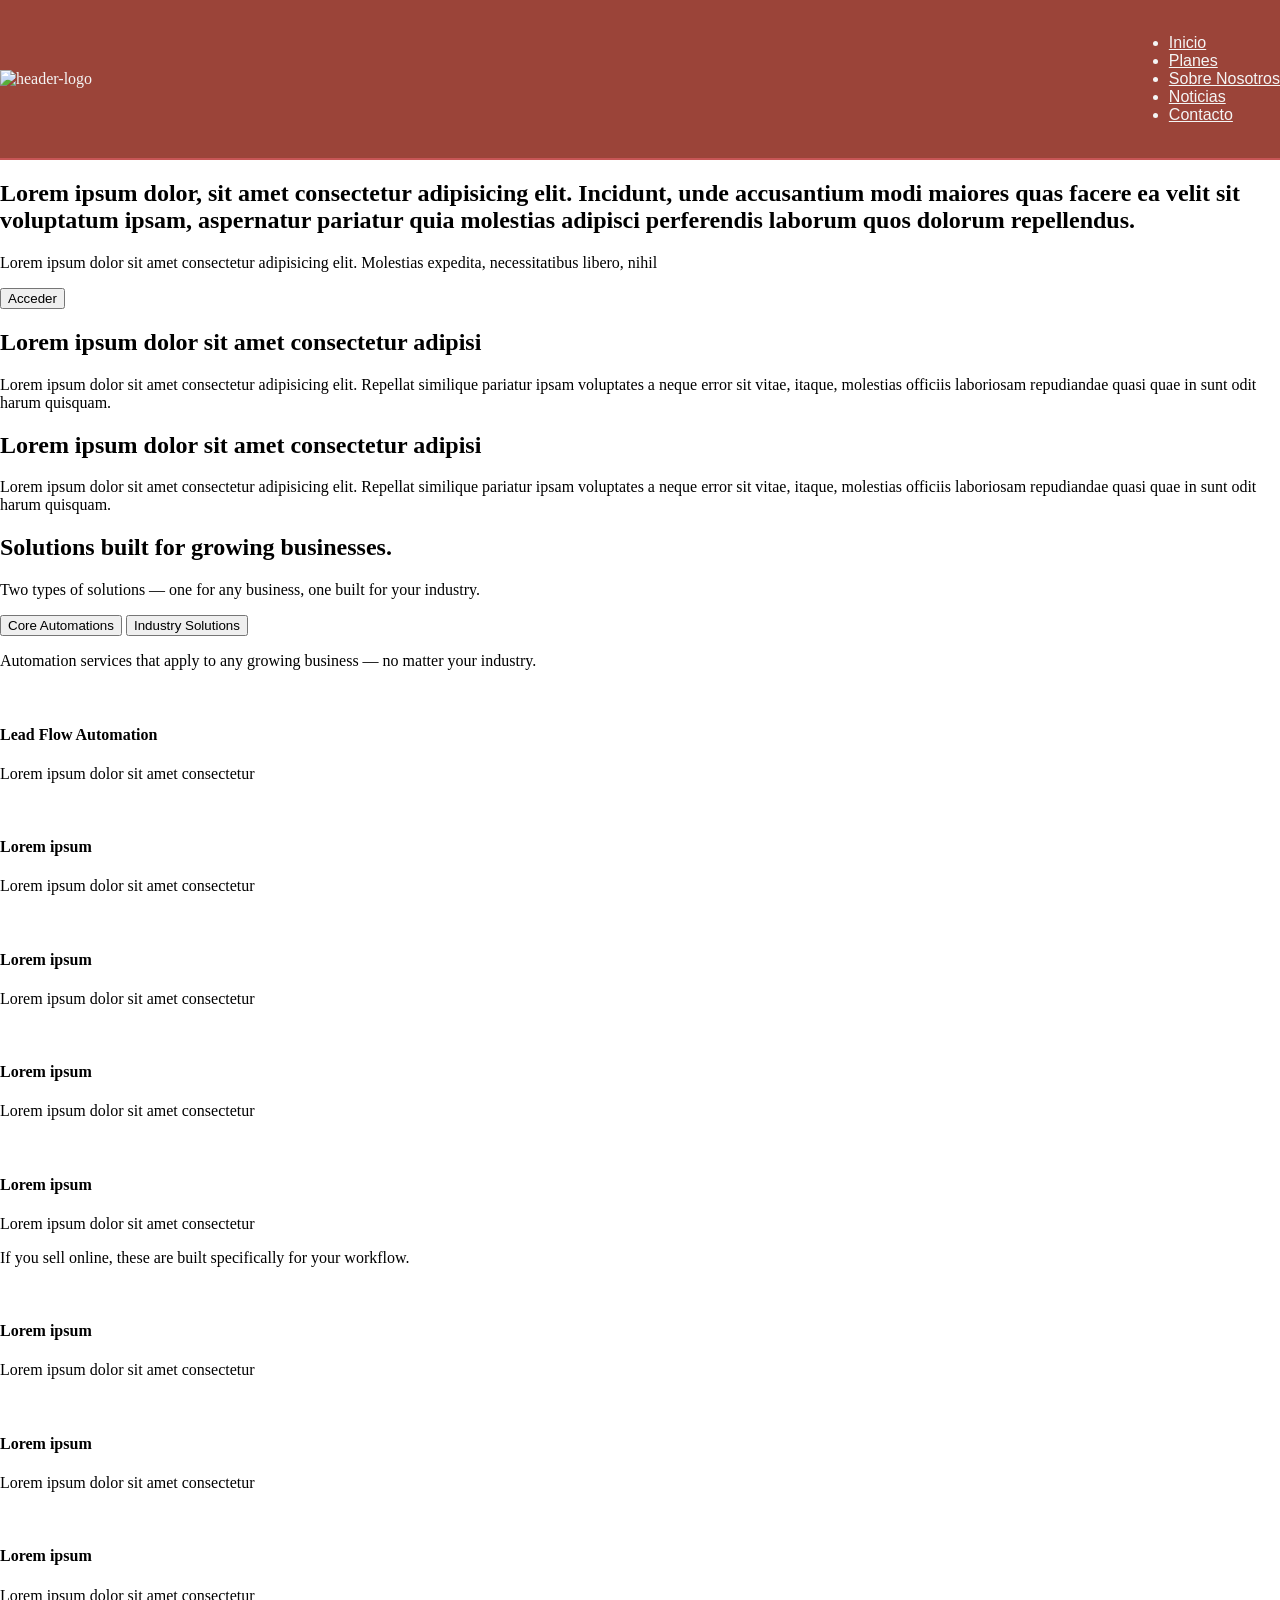
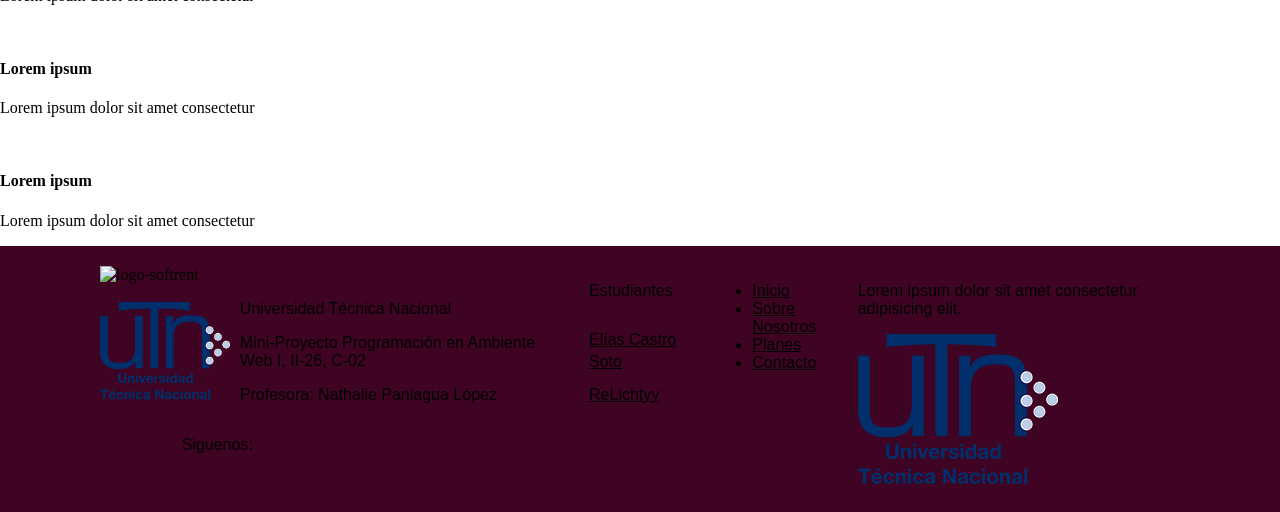
==== index.html @ 0abc4303 "mascambiosfooter" ====
<!DOCTYPE html>
<html lang="en">

<head>
    <meta charset="UTF-8">
    <meta name="viewport" content="width=device-width, initial-scale=1.0">
    <!-- link al css -->
    <link rel="stylesheet" href="css/Base.css">
    <link rel="stylesheet" href="css/Components/header.css">
    <link rel="stylesheet" href="css/Components/footer.css">

    <!-- Font Awesome Link -->
    <script src="https://kit.fontawesome.com/9b11b68b76.js" crossorigin="anonymous"></script>

    <title>Soft Rent</title>

</head>

<body>
    <main class="container">

       <header class="side-header">
    <div class="header-content">
        
        <div class="header-logo">
            <img src="img/logo.png" alt="header-logo">
        </div> <nav>
            <ul class="navegacion">
                <li><a href="">Inicio</a></li>
                <li><a href="">Planes</a></li>
                <li><a href="">Sobre Nosotros</a></li>
                <li><a href="">Noticias</a></li>
                <li><a href="">Contacto</a></li>
            </ul>
        </nav>

    </div> </header>
        <!--SECCION 1: HERO-->
        <section class="seccion-hero">
            <div>
                <h1>
                    Lorem ipsum dolor, sit amet consectetur adipisicing elit. Incidunt, unde accusantium modi maiores quas facere ea velit sit voluptatum ipsam, aspernatur pariatur quia molestias adipisci perferendis laborum quos dolorum repellendus.
                </h1>
                <p>
                    Lorem ipsum dolor sit amet consectetur adipisicing elit. Molestias expedita, necessitatibus libero, nihil 
                </p>
                <button>
                    Acceder
                </button>
            </div>            
        </section>
        <!--SECCION 2: -->
        <section class="seccion-introduccion">
            <div>
                <h2>
                    Lorem ipsum dolor sit amet consectetur adipisi
                </h2>
                <p>
                    Lorem ipsum dolor sit amet consectetur adipisicing elit. Repellat similique pariatur ipsam voluptates a neque error sit vitae, itaque, molestias officiis laboriosam repudiandae quasi quae in sunt odit harum quisquam.
                </p>
            </div>
            <div>
                <h2>
                    Lorem ipsum dolor sit amet consectetur adipisi
                </h2>
                <p>
                    Lorem ipsum dolor sit amet consectetur adipisicing elit. Repellat similique pariatur ipsam voluptates a neque error sit vitae, itaque, molestias officiis laboriosam repudiandae quasi quae in sunt odit harum quisquam.
                </p>
            </div>
        </section>
        
        <!--SECCION 3: Servicios-->

        <section class="seccion-servicios">
            <h2>Solutions built for growing businesses.</h2>
            <p>Two types of solutions — one for any business, one built for your industry.</p>
            <div>
                <button>
                    Core Automations
                </button>
                <button>
                    Industry Solutions
                </button>
            </div>
            <!--Contenedor para core Automations-->
            <div>
                <P>Automation services that apply to any growing business — no matter your industry.</P>
                <div class="contenedor-solucion">
                    <div>
                        <img src="" alt="">
                        <h4>Lead Flow Automation </h4>
                    </div>
                    <p>Lorem ipsum dolor sit amet consectetur</p>
                </div>
                <div class="contenedor-solucion">
                    <img src="" alt="">
                        <h4>Lorem ipsum </h4>
                    </div>
                    <p>Lorem ipsum dolor sit amet consectetur</p>
                </div>
                <div class="contenedor-solucion">
                    <img src="" alt="">
                        <h4>Lorem ipsum </h4>
                    </div>
                    <p>Lorem ipsum dolor sit amet consectetur</p>
                </div>
                <div class="contenedor-solucion">
                    <img src="" alt="">
                        <h4>Lorem ipsum </h4>
                    </div>
                    <p>Lorem ipsum dolor sit amet consectetur</p>
                </div>
                <div class="contenedor-solucion">
                    <img src="" alt="">
                        <h4>Lorem ipsum </h4>
                    </div>
                    <p>Lorem ipsum dolor sit amet consectetur</p>
                </div>
            </div>
            <!--Contenedor para Industry Solutions-->
            <div>
                <P>If you sell online, these are built specifically for your workflow.</P>
                <div class="contenedor-solucion">
                    <div>
                        <img src="" alt="">
                        <h4>Lorem ipsum </h4>
                    </div>
                    <p>Lorem ipsum dolor sit amet consectetur</p>
                </div>
                <div class="contenedor-solucion">
                    <img src="" alt="">
                        <h4>Lorem ipsum </h4>
                    </div>
                    <p>Lorem ipsum dolor sit amet consectetur</p>
                </div>
                <div class="contenedor-solucion">
                    <img src="" alt="">
                        <h4>Lorem ipsum </h4>
                    </div>
                    <p>Lorem ipsum dolor sit amet consectetur</p>
                </div>
                <div class="contenedor-solucion">
                    <img src="" alt="">
                        <h4>Lorem ipsum </h4>
                    </div>
                    <p>Lorem ipsum dolor sit amet consectetur</p>
                </div>
                <div class="contenedor-solucion">
                    <img src="" alt="">
                        <h4>Lorem ipsum </h4>
                    </div>
                    <p>Lorem ipsum dolor sit amet consectetur</p>
                </div>
            </div>
        </section>

        <!--SECCION 4: lista de verificaciones-->
        <section class="seccion-seguridad">

        </section>

        <!--SECCION: FOOTER-->
        <footer>

            <div class="footer-brand">

                <img src="assets/img/logo-softrent.png" alt="logo-softrent">
                <div class="brand-contenedor1">
                    <div class="brand-contenedor2">
                        <img src="assets/img/logo-utn.png" class="logo-utn" alt="">
                        <div>
                            <p>Universidad Técnica Nacional</p>
                            <p>Mini-Proyecto Programación en Ambiente Web I, II-26, C-02</p>
                            <p>Profesora: Nathalie Paniagua López</p>
                        </div>
                    </div>

                    <div class="brand-contenedor3">
                        <p>Siguenos:</p>
                        <div>
                            <a href=""><i class="fa-brands fa-square-instagram icon"></i></a>
                            <a href=""><i class="fa-brands fa-square-youtube icon"></i></a>
                            <a href=""><i class="fa-brands fa-square-x-twitter icon"></i></a>
                            <a href=""><i class="fa-brands fa-square-facebook icon"></i></a>
                        </div>
                    </div>
                </div>

            </div>

            <div class="footer-estudiantes">
                <p>Estudiantes</p>
                <div>
                    <div>
                        <i class="fa-brands fa-square-linkedin icon"></i>
                        <a href="https://www.linkedin.com/in/el%C3%ADaseltro/">Elías Castro Soto</a>
                    </div>
                     <div>
                        <i class="fa-brands fa-square-linkedin icon"></i>
                        <a href="#">ReLichtyy</a>
                    </div>
                </div>
            </div>

            <div class="footer-quickaccess">
                <ul>
                    <li><a href="index.html">Inicio</a></li>
                    <li><a href="about.html">Sobre Nosotros</a></li>
                    <li><a href="planes.html">Planes</a></li>
                    <li><a href="#">Contacto</a></li>
                </ul>
            </div>

            <div class="footer-extra">
                <p>Lorem ipsum dolor sit amet consectetur adipisicing elit.</p>

                <div class="footer-patrocinadores">
                    <img src="assets/img/logo-utn.png" alt="">
                    <img src="" alt="">
                    <img src="" alt="">
                    <img src="" alt="">
                    <img src="" alt="">
                </div>
            </div>

        </footer>
        <!--Fin Seccion: Footer-->
    </main>
</body>

</html>
---- css/Base.css ----
/*afecta a todo*/
* {box-sizing: border-box;}

/*Html*/
html {
  scroll-behavior: smooth;
  background-image: url(img/berry.jpg);
  background-size: cover;
  background-repeat: no-repeat;
}

/******************Tipografías****************/

/*Para parrafos y botones*/

@font-face {
    font-family: 'Nunito';
    src: url('../assets/Nunito-VariableFont_wght.ttf') format('truetype');
    font-weight: 200 1000;
    font-style: normal;
}

@font-face {
    font-family: 'Nunito';
    src: url('../assets/Nunito-Italic-VariableFont_wght.ttf') format('truetype');
    font-weight: 200 1000;
    font-style: italic;
}

/*Para títulos*/

@font-face {
    font-family: 'ZenDots';
    src: url('../assets/ZenDots-Regular.ttf') format('truetype');
    font-weight: 400;
    font-style: normal;
}

/************************************************/


/*body*/

body {
  margin: 0;
}

.container {
  width: 100%;
  height: auto; 
  max-width: 1920px;
  margin: auto;
  overflow: hidden;
  background-color: white;
}
---- css/Components/header.css ----
.side-header {
    background-color: rgba(131, 22, 8, 0.8);
    color: whiteSmoke;
    padding: 18px 0;
    border-bottom: 2px solid rgb(199, 86, 86);

    position: relative;
    top: 0;
    left: 0;
    width: 100%;

    z-index: 1000;
    
}

.header-content {
    display: flex;
    align-items: center;
    justify-content: space-between;
    gap: 20px;
}

.logo{
    font-size: 1.4rem;
    margin-bottom: 0;
    white-space: nowrap;
}
---- css/Components/footer.css ----
@import url('css/Base.css');

footer{
    width: 100%;
    height: auto;
    padding: 20px 100px;
    display: flex;
    gap: 20px;
    justify-content: space-between;
    background-color: #3f0423;
}
footer p, a{
    font-family: 'Nunito', sans-serif;
    color: var(--color-background);
    font-weight: 200;
    
}

.icon{
    color: var(--color-background);
    font-size: 2rem;
}

.footer-brand .icon:hover{
    color: var(--color-secondary);
}
.footer-brand img{
    width: 350px;
    height: auto;
}

.brand-contenedor2 {
    display: flex;
    justify-content: center;
    align-items: center;
    gap: 10px;
}

.brand-contenedor3 {
    display: flex;
    justify-content: center;
    align-items: center;
    
}
.brand-contenedor3 div{
    width: 50%;
    justify-content: flex-start;
}


.brand-contenedor2 img{
    width: auto;
    height: 100px;
}
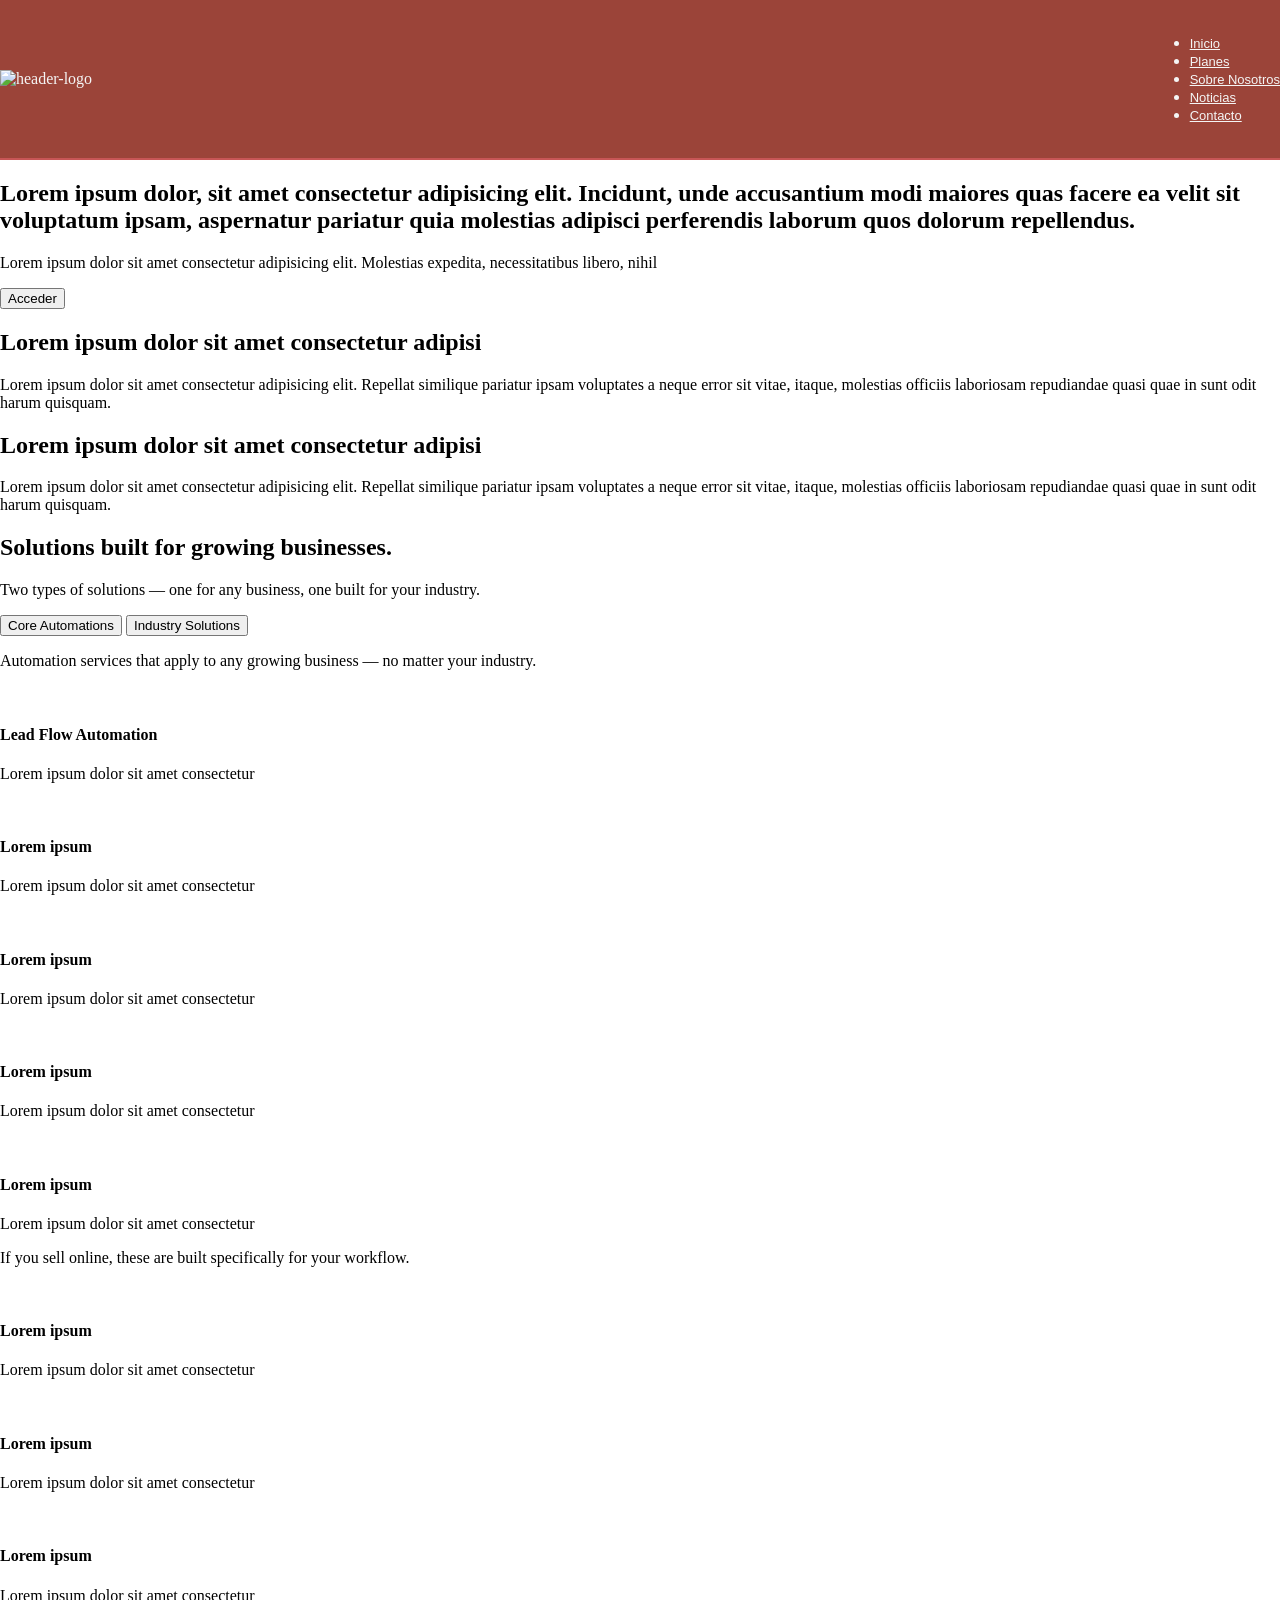
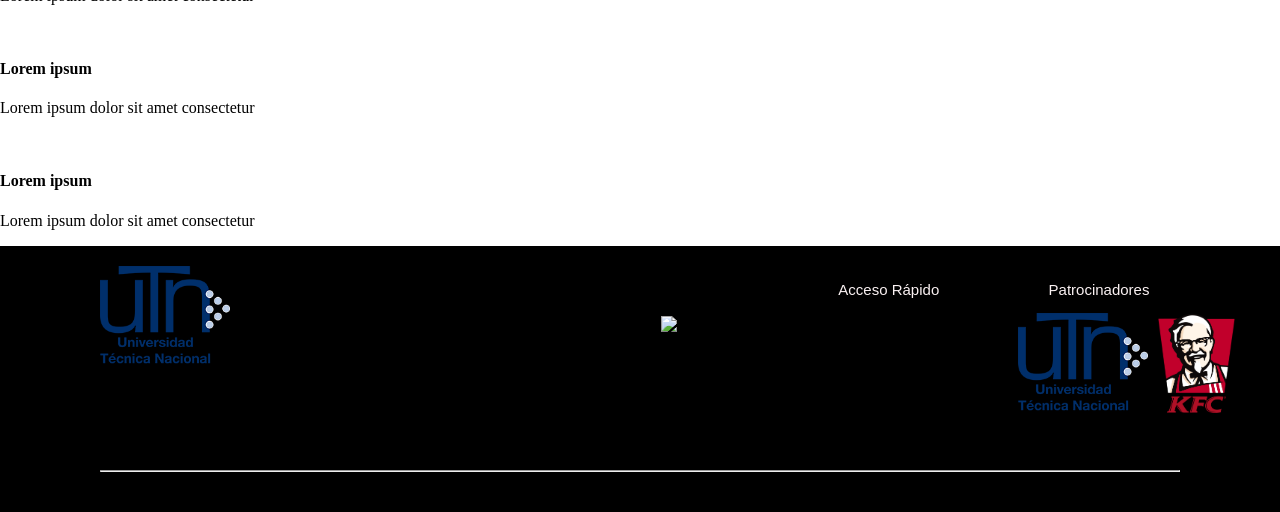
==== commit 0048bcca: "footerCompleto,Adicion contacto.html" ====
--- a/index.html
+++ b/index.html
@@ -19,35 +19,40 @@
 <body>
     <main class="container">
 
-       <header class="side-header">
-    <div class="header-content">
-        
-        <div class="header-logo">
-            <img src="img/logo.png" alt="header-logo">
-        </div> <nav>
-            <ul class="navegacion">
-                <li><a href="">Inicio</a></li>
-                <li><a href="">Planes</a></li>
-                <li><a href="">Sobre Nosotros</a></li>
-                <li><a href="">Noticias</a></li>
-                <li><a href="">Contacto</a></li>
-            </ul>
-        </nav>
-
-    </div> </header>
+        <header class="side-header">
+            <div class="header-content">
+
+                <div class="header-logo">
+                    <img src="img/logo.png" alt="header-logo">
+                </div>
+                <nav>
+                    <ul class="navegacion">
+                        <li><a href="">Inicio</a></li>
+                        <li><a href="">Planes</a></li>
+                        <li><a href="">Sobre Nosotros</a></li>
+                        <li><a href="">Noticias</a></li>
+                        <li><a href="">Contacto</a></li>
+                    </ul>
+                </nav>
+
+            </div>
+        </header>
         <!--SECCION 1: HERO-->
         <section class="seccion-hero">
             <div>
                 <h1>
-                    Lorem ipsum dolor, sit amet consectetur adipisicing elit. Incidunt, unde accusantium modi maiores quas facere ea velit sit voluptatum ipsam, aspernatur pariatur quia molestias adipisci perferendis laborum quos dolorum repellendus.
+                    Lorem ipsum dolor, sit amet consectetur adipisicing elit. Incidunt, unde accusantium modi maiores
+                    quas facere ea velit sit voluptatum ipsam, aspernatur pariatur quia molestias adipisci perferendis
+                    laborum quos dolorum repellendus.
                 </h1>
                 <p>
-                    Lorem ipsum dolor sit amet consectetur adipisicing elit. Molestias expedita, necessitatibus libero, nihil 
+                    Lorem ipsum dolor sit amet consectetur adipisicing elit. Molestias expedita, necessitatibus libero,
+                    nihil
                 </p>
                 <button>
                     Acceder
                 </button>
-            </div>            
+            </div>
         </section>
         <!--SECCION 2: -->
         <section class="seccion-introduccion">
@@ -56,7 +61,9 @@
                     Lorem ipsum dolor sit amet consectetur adipisi
                 </h2>
                 <p>
-                    Lorem ipsum dolor sit amet consectetur adipisicing elit. Repellat similique pariatur ipsam voluptates a neque error sit vitae, itaque, molestias officiis laboriosam repudiandae quasi quae in sunt odit harum quisquam.
+                    Lorem ipsum dolor sit amet consectetur adipisicing elit. Repellat similique pariatur ipsam
+                    voluptates a neque error sit vitae, itaque, molestias officiis laboriosam repudiandae quasi quae in
+                    sunt odit harum quisquam.
                 </p>
             </div>
             <div>
@@ -64,11 +71,13 @@
                     Lorem ipsum dolor sit amet consectetur adipisi
                 </h2>
                 <p>
-                    Lorem ipsum dolor sit amet consectetur adipisicing elit. Repellat similique pariatur ipsam voluptates a neque error sit vitae, itaque, molestias officiis laboriosam repudiandae quasi quae in sunt odit harum quisquam.
+                    Lorem ipsum dolor sit amet consectetur adipisicing elit. Repellat similique pariatur ipsam
+                    voluptates a neque error sit vitae, itaque, molestias officiis laboriosam repudiandae quasi quae in
+                    sunt odit harum quisquam.
                 </p>
             </div>
         </section>
-        
+
         <!--SECCION 3: Servicios-->
 
         <section class="seccion-servicios">
@@ -94,28 +103,28 @@
                 </div>
                 <div class="contenedor-solucion">
                     <img src="" alt="">
-                        <h4>Lorem ipsum </h4>
-                    </div>
-                    <p>Lorem ipsum dolor sit amet consectetur</p>
-                </div>
-                <div class="contenedor-solucion">
-                    <img src="" alt="">
-                        <h4>Lorem ipsum </h4>
-                    </div>
-                    <p>Lorem ipsum dolor sit amet consectetur</p>
-                </div>
-                <div class="contenedor-solucion">
-                    <img src="" alt="">
-                        <h4>Lorem ipsum </h4>
-                    </div>
-                    <p>Lorem ipsum dolor sit amet consectetur</p>
-                </div>
-                <div class="contenedor-solucion">
-                    <img src="" alt="">
-                        <h4>Lorem ipsum </h4>
-                    </div>
-                    <p>Lorem ipsum dolor sit amet consectetur</p>
-                </div>
+                    <h4>Lorem ipsum </h4>
+                </div>
+                <p>Lorem ipsum dolor sit amet consectetur</p>
+            </div>
+            <div class="contenedor-solucion">
+                <img src="" alt="">
+                <h4>Lorem ipsum </h4>
+            </div>
+            <p>Lorem ipsum dolor sit amet consectetur</p>
+            </div>
+            <div class="contenedor-solucion">
+                <img src="" alt="">
+                <h4>Lorem ipsum </h4>
+            </div>
+            <p>Lorem ipsum dolor sit amet consectetur</p>
+            </div>
+            <div class="contenedor-solucion">
+                <img src="" alt="">
+                <h4>Lorem ipsum </h4>
+            </div>
+            <p>Lorem ipsum dolor sit amet consectetur</p>
+            </div>
             </div>
             <!--Contenedor para Industry Solutions-->
             <div>
@@ -129,28 +138,28 @@
                 </div>
                 <div class="contenedor-solucion">
                     <img src="" alt="">
-                        <h4>Lorem ipsum </h4>
-                    </div>
-                    <p>Lorem ipsum dolor sit amet consectetur</p>
-                </div>
-                <div class="contenedor-solucion">
-                    <img src="" alt="">
-                        <h4>Lorem ipsum </h4>
-                    </div>
-                    <p>Lorem ipsum dolor sit amet consectetur</p>
-                </div>
-                <div class="contenedor-solucion">
-                    <img src="" alt="">
-                        <h4>Lorem ipsum </h4>
-                    </div>
-                    <p>Lorem ipsum dolor sit amet consectetur</p>
-                </div>
-                <div class="contenedor-solucion">
-                    <img src="" alt="">
-                        <h4>Lorem ipsum </h4>
-                    </div>
-                    <p>Lorem ipsum dolor sit amet consectetur</p>
-                </div>
+                    <h4>Lorem ipsum </h4>
+                </div>
+                <p>Lorem ipsum dolor sit amet consectetur</p>
+            </div>
+            <div class="contenedor-solucion">
+                <img src="" alt="">
+                <h4>Lorem ipsum </h4>
+            </div>
+            <p>Lorem ipsum dolor sit amet consectetur</p>
+            </div>
+            <div class="contenedor-solucion">
+                <img src="" alt="">
+                <h4>Lorem ipsum </h4>
+            </div>
+            <p>Lorem ipsum dolor sit amet consectetur</p>
+            </div>
+            <div class="contenedor-solucion">
+                <img src="" alt="">
+                <h4>Lorem ipsum </h4>
+            </div>
+            <p>Lorem ipsum dolor sit amet consectetur</p>
+            </div>
             </div>
         </section>
 
@@ -160,7 +169,7 @@
         </section>
 
         <!--SECCION: FOOTER-->
-        <footer>
+        <!--<footer>
 
             <div class="footer-brand">
 
@@ -223,6 +232,57 @@
                 </div>
             </div>
 
+        </footer>-->
+
+        <footer>
+            <div class="footer-cont1">
+                <div class="footer-edu">
+                    <div class="edu-contenedor1">
+                        <img src="assets/img/logo-utn.png" class="logo-utn" alt="">
+                        <div>
+                            <p>Universidad Técnica Nacional</p>
+                            <p>Mini-Proyecto Programación en Ambiente Web I, II-26, C-02</p>
+                            <p>Profesora: Nathalie Paniagua López</p>
+                        </div>
+                    </div>
+                    <div class="edu-contenedor2">
+                        <div>
+                            <i class="fa-brands fa-square-linkedin icon"></i>
+                            <a href="https://www.linkedin.com/in/el%C3%ADaseltro/">Elías Castro Soto</a>
+                        </div>
+                        <div>
+                            <i class="fa-brands fa-square-linkedin icon"></i>
+                            <a href="#">ReLichtyy</a>
+                        </div>
+                    </div>
+                </div>
+                <div class="footer-logo">
+                    <img src="assets/img/logo-softrent.png" alt="logo-softrent">
+                </div>
+                <div class="footer-acceso">
+                    <h3>Acceso Rápido</h3>
+                    <ul>
+                        <li><a href="index.html">Inicio</a></li>
+                        <li><a href="about.html">Sobre Nosotros</a></li>
+                        <li><a href="planes.html">Planes</a></li>
+                        <li><a href="contacto.html">Contacto</a></li>
+                    </ul>
+                </div>
+                <div class="footer-patrocinadores">
+                    <h3>Patrocinadores</h3>
+                    <div class="patrocinadores-cont">
+                         <img src="assets/img/logo-utn.png" class="logo-utn" alt="">
+                         <img src="assets/img/KFC-Logo-PNG-Clipart.png" alt="">
+                    </div>
+                </div>
+            </div>
+            <hr class="linea-horizontal">
+            <div class="footer-cont2">
+                    <a href=""><i class="fa-brands fa-square-instagram icon"></i></a>
+                    <a href=""><i class="fa-brands fa-square-youtube icon"></i></a>
+                    <a href=""><i class="fa-brands fa-square-x-twitter icon"></i></a>
+                    <a href=""><i class="fa-brands fa-square-facebook icon"></i></a>
+            </div>
         </footer>
         <!--Fin Seccion: Footer-->
     </main>
--- a/css/Components/footer.css
+++ b/css/Components/footer.css
@@ -4,16 +4,23 @@
     width: 100%;
     height: auto;
     padding: 20px 100px;
-    display: flex;
-    gap: 20px;
-    justify-content: space-between;
-    background-color: #3f0423;
+    background-color: #000000;
+    justify-content: grid;
+    gap: 50px;
 }
 footer p, a{
     font-family: 'Nunito', sans-serif;
     color: var(--color-background);
     font-weight: 200;
+    font-size: small;
     
+}
+
+footer h3{
+    font-family: 'Nunito', sans-serif;
+    color: #faf1f2;
+    font-size: 15px;
+    font-weight: 500;
 }
 
 .icon{
@@ -21,34 +28,96 @@
     font-size: 2rem;
 }
 
-.footer-brand .icon:hover{
+.icon:hover{
     color: var(--color-secondary);
 }
-.footer-brand img{
-    width: 350px;
-    height: auto;
+
+
+.footer-edu{
+    display: block;
 }
-
-.brand-contenedor2 {
+.edu-contenedor1 {
     display: flex;
     justify-content: center;
     align-items: center;
     gap: 10px;
 }
+.edu-contenedor1 img{
+    width: auto;
+    height: 100px;
+}
+.edu-contenedor2{
+    display: flex;
+    justify-content: flex-start;
+    gap: 100px;
+    padding-top: 25px;
+}
 
-.brand-contenedor3 {
+.edu-contenedor2 div{
     display: flex;
     justify-content: center;
     align-items: center;
-    
-}
-.brand-contenedor3 div{
-    width: 50%;
-    justify-content: flex-start;
+    gap: 5px;
 }
 
+.footer-cont1{
+    width: 100%;
+    display: flex;
+    justify-content: space-between;
+}
 
-.brand-contenedor2 img{
+.footer-logo{
+    width: auto;
+    height: auto;
+    justify-content: center;
+    align-items: center;
+    padding-top: 50px;
+}
+
+.footer-logo img{
+    width: 450px;
+    height: auto;
+}
+
+.footer-acceso{
+    width: 10%;
+    height: auto;
+    display: grid;
+    justify-content: center;
+    align-items: center;
+    text-align: center;
+}
+.footer-acceso ul{
+    padding: 0;
+    display: grid;
+    justify-content: center;
+    align-items: center;
+    gap: 15px;
+}
+
+.footer-acceso ul li{
+    text-decoration: none;
+    list-style: none;
+}
+
+.footer-patrocinadores{
+    width: 15%;
+    text-align: center;
+}
+
+.patrocinadores-cont{
+    display: flex;
+    gap: 10px;
+}
+
+.patrocinadores-cont img{
     width: auto;
     height: 100px;
-}+}
+
+.footer-cont2{
+    margin: 20px 0px 0px 0px;
+    display: flex;
+    justify-content: center;
+    gap: 20px;
+}
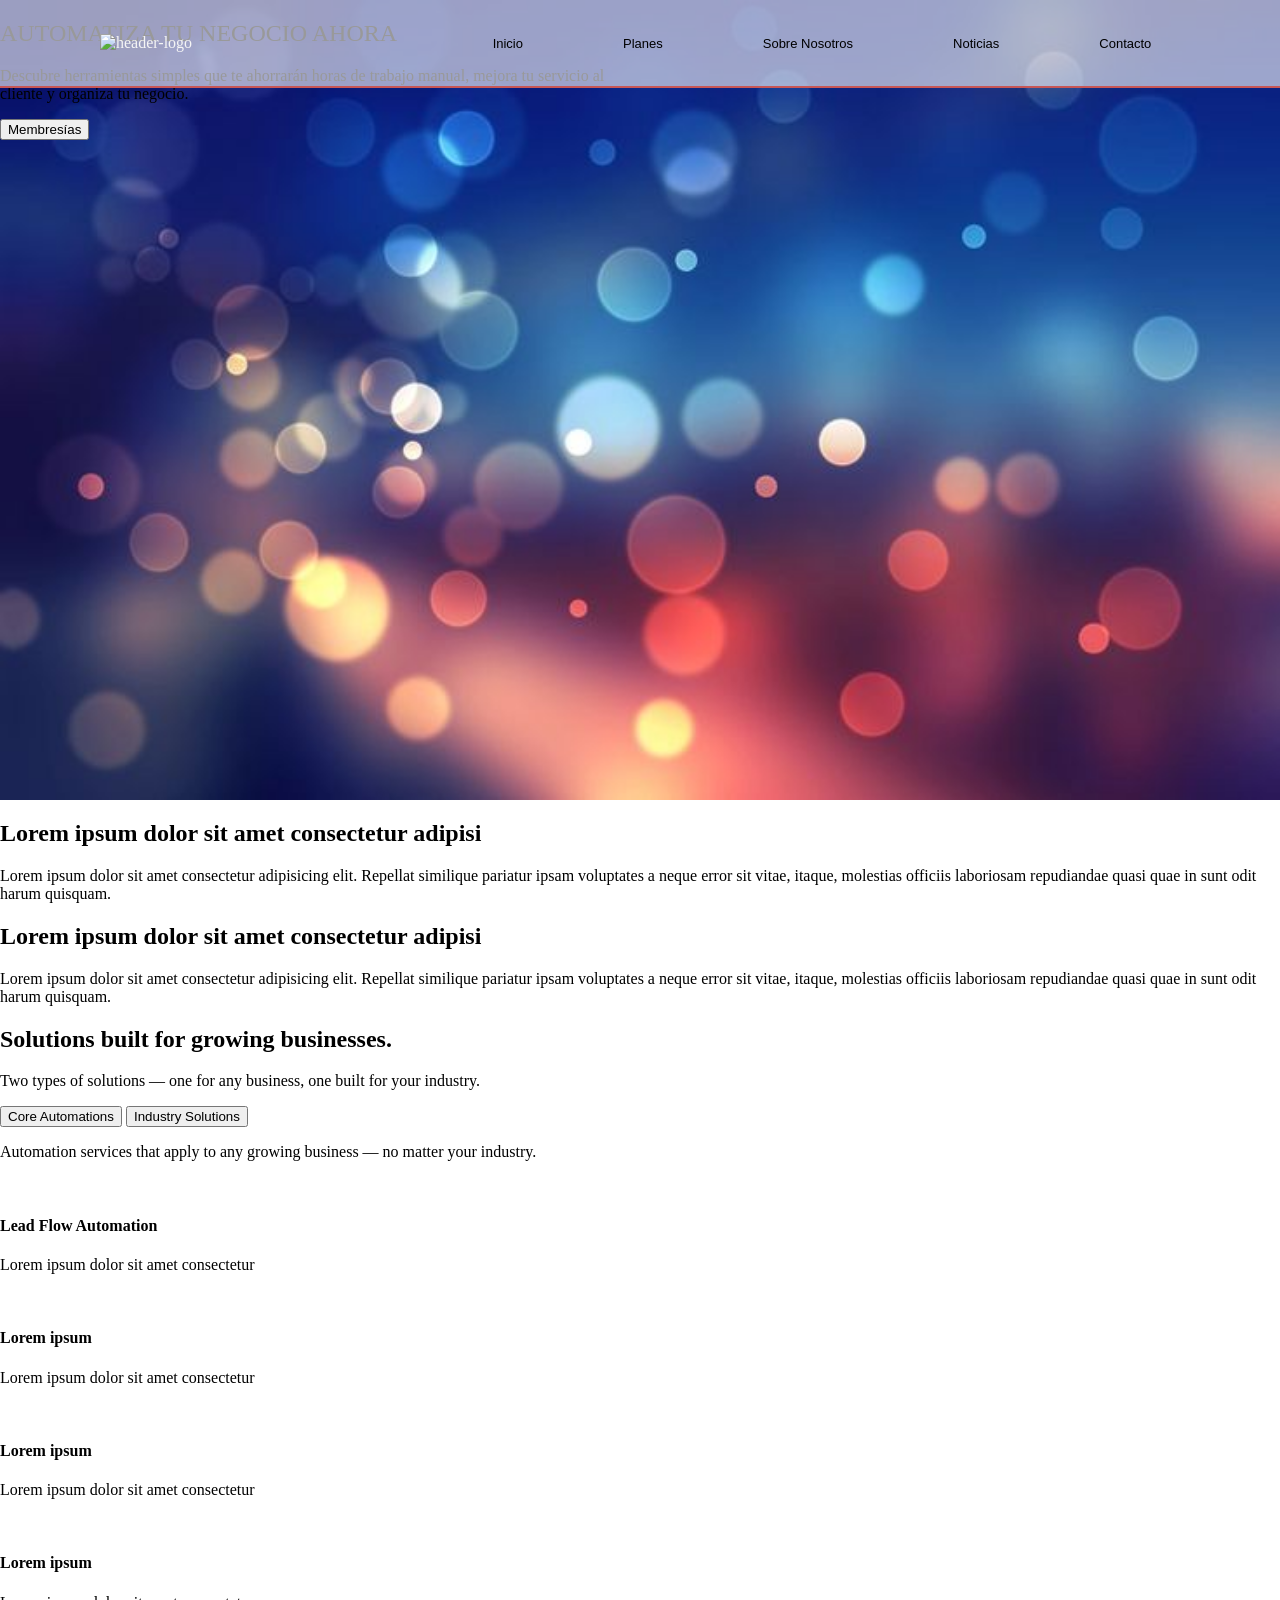
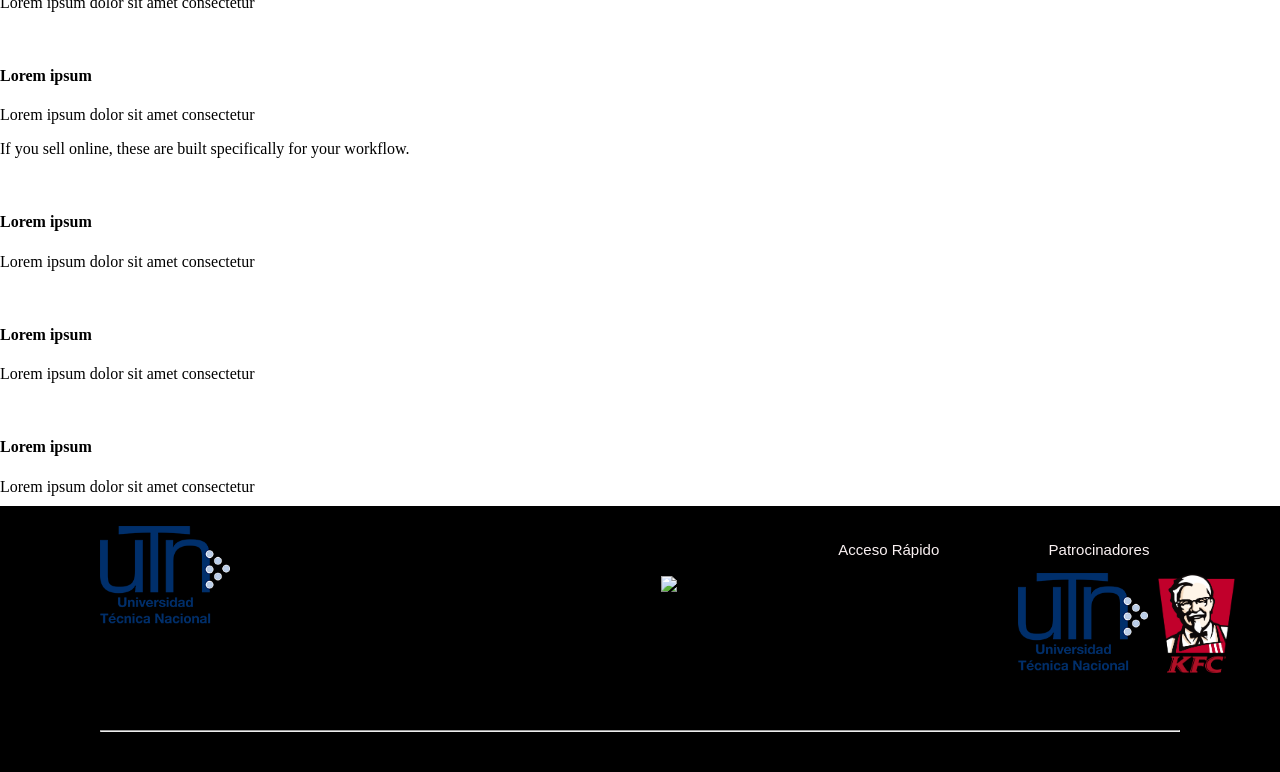
==== commit f6ffc184: "hero, header changes" ====
--- a/index.html
+++ b/index.html
@@ -8,6 +8,7 @@
     <link rel="stylesheet" href="css/Base.css">
     <link rel="stylesheet" href="css/Components/header.css">
     <link rel="stylesheet" href="css/Components/footer.css">
+    <link rel="stylesheet" href="css/ind.css">
 
     <!-- Font Awesome Link -->
     <script src="https://kit.fontawesome.com/9b11b68b76.js" crossorigin="anonymous"></script>
@@ -23,7 +24,7 @@
             <div class="header-content">
 
                 <div class="header-logo">
-                    <img src="img/logo.png" alt="header-logo">
+                    <img src="assets/img/logo-softrent.png" alt="header-logo">
                 </div>
                 <nav>
                     <ul class="navegacion">
@@ -41,17 +42,14 @@
         <section class="seccion-hero">
             <div>
                 <h1>
-                    Lorem ipsum dolor, sit amet consectetur adipisicing elit. Incidunt, unde accusantium modi maiores
-                    quas facere ea velit sit voluptatum ipsam, aspernatur pariatur quia molestias adipisci perferendis
-                    laborum quos dolorum repellendus.
-                </h1>
-                <p>
-                    Lorem ipsum dolor sit amet consectetur adipisicing elit. Molestias expedita, necessitatibus libero,
-                    nihil
-                </p>
-                <button>
-                    Acceder
-                </button>
+                AUTOMATIZA TU NEGOCIO AHORA
+            </h1>
+            <p>
+                Descubre herramientas simples que te ahorrarán horas de trabajo manual, mejora tu servicio al cliente y organiza tu negocio.
+            </p>
+            <button>
+                Membresías
+            </button>
             </div>
         </section>
         <!--SECCION 2: -->
--- a/css/Components/header.css
+++ b/css/Components/header.css
@@ -1,10 +1,10 @@
 .side-header {
-    background-color: rgba(131, 22, 8, 0.8);
+    background-color: rgba(255, 255, 255, 0.6);
     color: whiteSmoke;
     padding: 18px 0;
     border-bottom: 2px solid rgb(199, 86, 86);
 
-    position: relative;
+    position: fixed;
     top: 0;
     left: 0;
     width: 100%;
@@ -18,10 +18,32 @@
     align-items: center;
     justify-content: space-between;
     gap: 20px;
+    padding: 0px 100px;
 }
 
-.logo{
-    font-size: 1.4rem;
-    margin-bottom: 0;
-    white-space: nowrap;
+.header-logo img{
+    width: 200px;
+    height: auto;
+}
+
+header nav{
+  width: 70%;
+}
+
+.navegacion {
+  width: 100%;
+  height: auto;
+  display: flex;
+  align-items: center;
+  justify-content: center;
+  gap: 100px;
+}
+
+.navegacion li{
+  list-style: none;
+}
+
+.navegacion li a{
+  color: black;
+  text-decoration: none;
 }
--- a/css/ind.css
+++ b/css/ind.css
@@ -0,0 +1,23 @@
+section {
+    width: 100%;
+    height: auto;
+    max-height: 1080px;
+}
+
+.seccion-hero {
+    background-image: url('../assets/img/bgIndex.jpg');
+    background-size: cover;      
+    background-position: center;  
+    background-repeat: no-repeat; 
+    overflow: visible;
+    padding-right: 50%;
+    display: grid;
+    gap: 10px;
+    height: 800px;
+}
+
+h1 {
+    font-family: 'ZenDots'; 
+    font-weight: 400;
+    font-style: normal;
+}
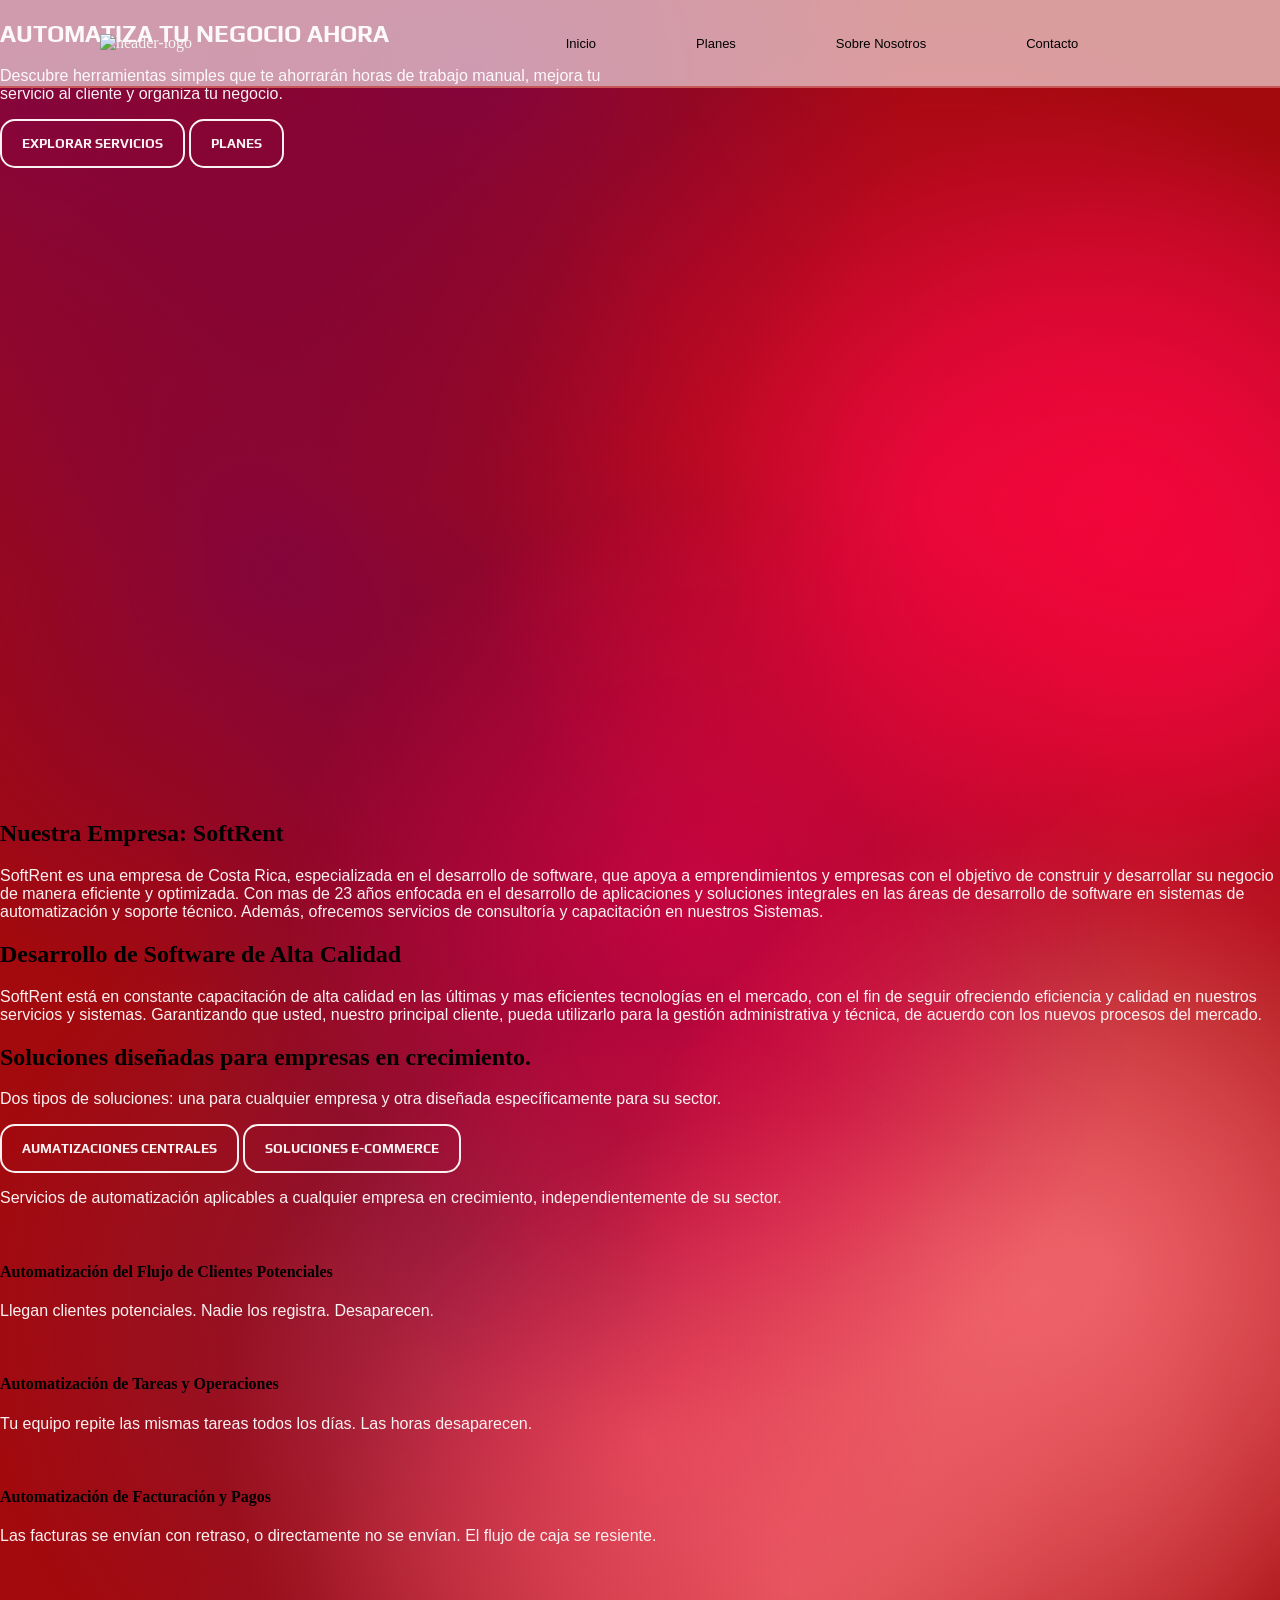
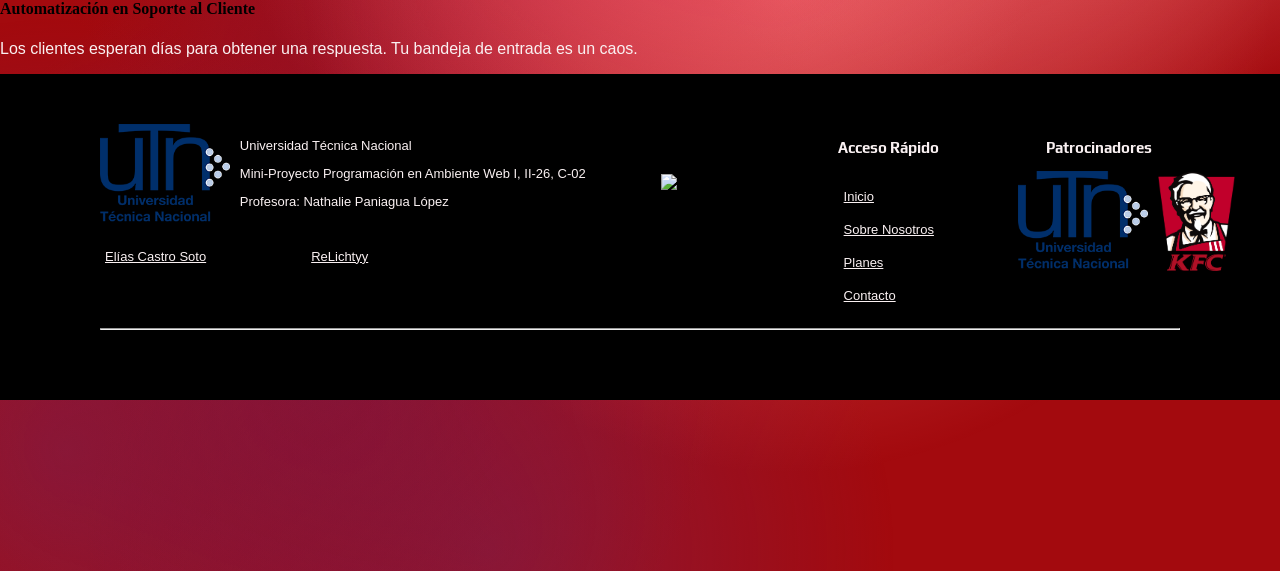
==== commit 2fc3ed5d: "index, codigo para alternar seccion servicios, fondo animado, modificacion tipografias" ====
--- a/index.html
+++ b/index.html
@@ -1,23 +1,28 @@
 <!DOCTYPE html>
-<html lang="en">
+<html class="" lang="en">
 
 <head>
     <meta charset="UTF-8">
     <meta name="viewport" content="width=device-width, initial-scale=1.0">
+    
+
     <!-- link al css -->
     <link rel="stylesheet" href="css/Base.css">
     <link rel="stylesheet" href="css/Components/header.css">
     <link rel="stylesheet" href="css/Components/footer.css">
-    <link rel="stylesheet" href="css/ind.css">
+    <link rel="stylesheet" href="css/index.css">
 
     <!-- Font Awesome Link -->
     <script src="https://kit.fontawesome.com/9b11b68b76.js" crossorigin="anonymous"></script>
 
+    <!--Finisher header animacion -->
+    <script src="js/finisher-header.es5.min.js" type="text/javascript"></script>
+
     <title>Soft Rent</title>
 
 </head>
 
-<body>
+<body class="finisher-header">
     <main class="container">
 
         <header class="side-header">
@@ -28,11 +33,10 @@
                 </div>
                 <nav>
                     <ul class="navegacion">
-                        <li><a href="">Inicio</a></li>
-                        <li><a href="">Planes</a></li>
-                        <li><a href="">Sobre Nosotros</a></li>
-                        <li><a href="">Noticias</a></li>
-                        <li><a href="">Contacto</a></li>
+                        <li><a href="index.html">Inicio</a></li>
+                        <li><a href="planes.html">Planes</a></li>
+                        <li><a href="about.html">Sobre Nosotros</a></li>
+                        <li><a href="contacto.html">Contacto</a></li>
                     </ul>
                 </nav>
 
@@ -42,36 +46,43 @@
         <section class="seccion-hero">
             <div>
                 <h1>
-                AUTOMATIZA TU NEGOCIO AHORA
-            </h1>
-            <p>
-                Descubre herramientas simples que te ahorrarán horas de trabajo manual, mejora tu servicio al cliente y organiza tu negocio.
-            </p>
-            <button>
-                Membresías
-            </button>
+                    AUTOMATIZA TU NEGOCIO AHORA
+                </h1>
+                <p>
+                    Descubre herramientas simples que te ahorrarán horas de trabajo manual, mejora tu servicio al
+                    cliente y organiza tu negocio.
+                </p>
+                <button>
+                    EXPLORAR SERVICIOS
+                </button>
+                <button>
+                    PLANES
+                </button>
             </div>
         </section>
         <!--SECCION 2: -->
         <section class="seccion-introduccion">
             <div>
                 <h2>
-                    Lorem ipsum dolor sit amet consectetur adipisi
+                    Nuestra Empresa: SoftRent
                 </h2>
                 <p>
-                    Lorem ipsum dolor sit amet consectetur adipisicing elit. Repellat similique pariatur ipsam
-                    voluptates a neque error sit vitae, itaque, molestias officiis laboriosam repudiandae quasi quae in
-                    sunt odit harum quisquam.
+                    SoftRent es una empresa de Costa Rica, especializada en el desarrollo de software, que apoya a
+                    emprendimientos y empresas con el objetivo de construir y desarrollar su negocio de manera eficiente
+                    y optimizada. Con mas de 23 años enfocada en el desarrollo de aplicaciones y soluciones integrales
+                    en las áreas de desarrollo de software en sistemas de automatización y soporte técnico. Además,
+                    ofrecemos servicios de consultoría y capacitación en nuestros Sistemas.
                 </p>
             </div>
             <div>
                 <h2>
-                    Lorem ipsum dolor sit amet consectetur adipisi
+                    Desarrollo de Software de Alta Calidad
                 </h2>
                 <p>
-                    Lorem ipsum dolor sit amet consectetur adipisicing elit. Repellat similique pariatur ipsam
-                    voluptates a neque error sit vitae, itaque, molestias officiis laboriosam repudiandae quasi quae in
-                    sunt odit harum quisquam.
+                    SoftRent está en constante capacitación de alta calidad en las últimas y mas eficientes tecnologías
+                    en el mercado, con el fin de seguir ofreciendo eficiencia y calidad en nuestros servicios y
+                    sistemas. Garantizando que usted, nuestro principal cliente, pueda utilizarlo para la gestión
+                    administrativa y técnica, de acuerdo con los nuevos procesos del mercado.
                 </p>
             </div>
         </section>
@@ -79,85 +90,83 @@
         <!--SECCION 3: Servicios-->
 
         <section class="seccion-servicios">
-            <h2>Solutions built for growing businesses.</h2>
-            <p>Two types of solutions — one for any business, one built for your industry.</p>
-            <div>
-                <button>
-                    Core Automations
-                </button>
-                <button>
-                    Industry Solutions
+            <h2>Soluciones diseñadas para empresas en crecimiento.</h2>
+            <p>Dos tipos de soluciones: una para cualquier empresa y otra diseñada específicamente para su sector.</p>
+            <div>
+                <button id="btnCore">
+                    AUMATIZACIONES CENTRALES
+                </button>
+                <button id="btnEcommerce">
+                    SOLUCIONES E-COMMERCE
                 </button>
             </div>
             <!--Contenedor para core Automations-->
-            <div>
-                <P>Automation services that apply to any growing business — no matter your industry.</P>
-                <div class="contenedor-solucion">
-                    <div>
-                        <img src="" alt="">
-                        <h4>Lead Flow Automation </h4>
-                    </div>
-                    <p>Lorem ipsum dolor sit amet consectetur</p>
-                </div>
-                <div class="contenedor-solucion">
-                    <img src="" alt="">
-                    <h4>Lorem ipsum </h4>
-                </div>
-                <p>Lorem ipsum dolor sit amet consectetur</p>
-            </div>
-            <div class="contenedor-solucion">
-                <img src="" alt="">
-                <h4>Lorem ipsum </h4>
-            </div>
-            <p>Lorem ipsum dolor sit amet consectetur</p>
-            </div>
-            <div class="contenedor-solucion">
-                <img src="" alt="">
-                <h4>Lorem ipsum </h4>
-            </div>
-            <p>Lorem ipsum dolor sit amet consectetur</p>
-            </div>
-            <div class="contenedor-solucion">
-                <img src="" alt="">
-                <h4>Lorem ipsum </h4>
-            </div>
-            <p>Lorem ipsum dolor sit amet consectetur</p>
-            </div>
+            <div  id="coreSolutions">
+                
+                <P>Servicios de automatización aplicables a cualquier empresa en crecimiento, independientemente de su
+                    sector.</P>
+
+                <div class="contenedor-solucion">
+                    <div>
+                        <img src="" alt="">
+                        <h4>Automatización del Flujo de Clientes Potenciales</h4>
+                    </div>
+                    <p>Llegan clientes potenciales. Nadie los registra. Desaparecen.</p>
+                </div>
+
+                <div class="contenedor-solucion">
+                    <div>
+                        <img src="" alt="">
+                        <h4>Automatización de Tareas y Operaciones</h4>
+                    </div>
+                    <p>Tu equipo repite las mismas tareas todos los días. Las horas desaparecen.</p>
+                </div>
+
+                <div class="contenedor-solucion">
+                    <div>
+                        <img src="" alt="">
+                        <h4>Automatización de Facturación y Pagos</h4>
+                    </div>
+                    <p>Las facturas se envían con retraso, o directamente no se envían. El flujo de caja se resiente.</p>
+                </div>
+
+                <div class="contenedor-solucion">
+                    <div>
+                        <img src="" alt="">
+                        <h4>Automatización en Soporte al Cliente</h4>
+                    </div>
+                    <p>Los clientes esperan días para obtener una respuesta. Tu bandeja de entrada es un caos.</p>
+                </div>
+
             </div>
             <!--Contenedor para Industry Solutions-->
-            <div>
-                <P>If you sell online, these are built specifically for your workflow.</P>
-                <div class="contenedor-solucion">
-                    <div>
-                        <img src="" alt="">
-                        <h4>Lorem ipsum </h4>
-                    </div>
-                    <p>Lorem ipsum dolor sit amet consectetur</p>
-                </div>
-                <div class="contenedor-solucion">
-                    <img src="" alt="">
-                    <h4>Lorem ipsum </h4>
-                </div>
-                <p>Lorem ipsum dolor sit amet consectetur</p>
-            </div>
-            <div class="contenedor-solucion">
-                <img src="" alt="">
-                <h4>Lorem ipsum </h4>
-            </div>
-            <p>Lorem ipsum dolor sit amet consectetur</p>
-            </div>
-            <div class="contenedor-solucion">
-                <img src="" alt="">
-                <h4>Lorem ipsum </h4>
-            </div>
-            <p>Lorem ipsum dolor sit amet consectetur</p>
-            </div>
-            <div class="contenedor-solucion">
-                <img src="" alt="">
-                <h4>Lorem ipsum </h4>
-            </div>
-            <p>Lorem ipsum dolor sit amet consectetur</p>
-            </div>
+            <div id="ecommerceSolutions" class="hidden">
+                <P>Si vendes por internet, estos productos están diseñados específicamente para tu flujo de trabajo.</P>
+                
+                <div class="contenedor-solucion">
+                    <div>
+                        <img src="" alt="">
+                        <h4>Flujo de Pedidos de E-Commerce</h4>
+                    </div>
+                    <p>Llegan los pedidos. El resto es caos.</p>
+                </div>
+
+                <div class="contenedor-solucion">
+                    <div>
+                        <img src="" alt="">
+                        <h4>Recuperación de Clientes de E-Commerce</h4>
+                    </div>
+                    <p>Las facturas se envían con retraso, o directamente no se envían. El flujo de caja se resiente.</p>
+                </div>
+
+                <div class="contenedor-solucion">
+                    <div>
+                        <img src="" alt="">
+                        <h4>Sincronización de Inventario de E-Commerce</h4>
+                    </div>
+                    <p>Los clientes esperan días para obtener una respuesta. Tu bandeja de entrada es un caos.</p>
+                </div>
+
             </div>
         </section>
 
@@ -165,72 +174,6 @@
         <section class="seccion-seguridad">
 
         </section>
-
-        <!--SECCION: FOOTER-->
-        <!--<footer>
-
-            <div class="footer-brand">
-
-                <img src="assets/img/logo-softrent.png" alt="logo-softrent">
-                <div class="brand-contenedor1">
-                    <div class="brand-contenedor2">
-                        <img src="assets/img/logo-utn.png" class="logo-utn" alt="">
-                        <div>
-                            <p>Universidad Técnica Nacional</p>
-                            <p>Mini-Proyecto Programación en Ambiente Web I, II-26, C-02</p>
-                            <p>Profesora: Nathalie Paniagua López</p>
-                        </div>
-                    </div>
-
-                    <div class="brand-contenedor3">
-                        <p>Siguenos:</p>
-                        <div>
-                            <a href=""><i class="fa-brands fa-square-instagram icon"></i></a>
-                            <a href=""><i class="fa-brands fa-square-youtube icon"></i></a>
-                            <a href=""><i class="fa-brands fa-square-x-twitter icon"></i></a>
-                            <a href=""><i class="fa-brands fa-square-facebook icon"></i></a>
-                        </div>
-                    </div>
-                </div>
-
-            </div>
-
-            <div class="footer-estudiantes">
-                <p>Estudiantes</p>
-                <div>
-                    <div>
-                        <i class="fa-brands fa-square-linkedin icon"></i>
-                        <a href="https://www.linkedin.com/in/el%C3%ADaseltro/">Elías Castro Soto</a>
-                    </div>
-                     <div>
-                        <i class="fa-brands fa-square-linkedin icon"></i>
-                        <a href="#">ReLichtyy</a>
-                    </div>
-                </div>
-            </div>
-
-            <div class="footer-quickaccess">
-                <ul>
-                    <li><a href="index.html">Inicio</a></li>
-                    <li><a href="about.html">Sobre Nosotros</a></li>
-                    <li><a href="planes.html">Planes</a></li>
-                    <li><a href="#">Contacto</a></li>
-                </ul>
-            </div>
-
-            <div class="footer-extra">
-                <p>Lorem ipsum dolor sit amet consectetur adipisicing elit.</p>
-
-                <div class="footer-patrocinadores">
-                    <img src="assets/img/logo-utn.png" alt="">
-                    <img src="" alt="">
-                    <img src="" alt="">
-                    <img src="" alt="">
-                    <img src="" alt="">
-                </div>
-            </div>
-
-        </footer>-->
 
         <footer>
             <div class="footer-cont1">
@@ -269,21 +212,65 @@
                 <div class="footer-patrocinadores">
                     <h3>Patrocinadores</h3>
                     <div class="patrocinadores-cont">
-                         <img src="assets/img/logo-utn.png" class="logo-utn" alt="">
-                         <img src="assets/img/KFC-Logo-PNG-Clipart.png" alt="">
+                        <img src="assets/img/logo-utn.png" class="logo-utn" alt="">
+                        <img src="assets/img/KFC-Logo-PNG-Clipart.png" alt="">
                     </div>
                 </div>
             </div>
             <hr class="linea-horizontal">
             <div class="footer-cont2">
-                    <a href=""><i class="fa-brands fa-square-instagram icon"></i></a>
-                    <a href=""><i class="fa-brands fa-square-youtube icon"></i></a>
-                    <a href=""><i class="fa-brands fa-square-x-twitter icon"></i></a>
-                    <a href=""><i class="fa-brands fa-square-facebook icon"></i></a>
+                <a href=""><i class="fa-brands fa-square-instagram icon"></i></a>
+                <a href=""><i class="fa-brands fa-square-youtube icon"></i></a>
+                <a href=""><i class="fa-brands fa-square-x-twitter icon"></i></a>
+                <a href=""><i class="fa-brands fa-square-facebook icon"></i></a>
             </div>
         </footer>
         <!--Fin Seccion: Footer-->
     </main>
 </body>
 
+<!-- link a js-->
+     <script src="js/index.js"></script>
+
+<!--Codigo de fondo-->
+
+<script type="text/javascript">
+    new FinisherHeader({
+        "count": 16,
+        "size": {
+            "min": 794,
+            "max": 1012,
+            "pulse": 0.6
+        },
+        "speed": {
+            "x": {
+                "min": 0.7,
+                "max": 1.4
+            },
+            "y": {
+                "min": 0.5,
+                "max": 1.5
+            }
+        },
+        "colors": {
+            "background": "#a30a0e",
+            "particles": [
+                "#71025b",
+                "#ff787e",
+                "#7d2150",
+                "#ff0a53"
+            ]
+        },
+        "blending": "overlay",
+        "opacity": {
+            "center": 0.6,
+            "edge": 0
+        },
+        "skew": 0,
+        "shapes": [
+            "c"
+        ]
+    });
+</script>
+
 </html>
--- a/css/Base.css
+++ b/css/Base.css
@@ -4,7 +4,6 @@
 /*Html*/
 html {
   scroll-behavior: smooth;
-  background-image: url(img/berry.jpg);
   background-size: cover;
   background-repeat: no-repeat;
 }
@@ -21,7 +20,7 @@
 }
 
 @font-face {
-    font-family: 'Nunito';
+    font-family: 'NunitoItalic';
     src: url('../assets/Nunito-Italic-VariableFont_wght.ttf') format('truetype');
     font-weight: 200 1000;
     font-style: italic;
@@ -30,13 +29,33 @@
 /*Para títulos*/
 
 @font-face {
-    font-family: 'ZenDots';
-    src: url('../assets/ZenDots-Regular.ttf') format('truetype');
+    font-family: 'PlayRegular';
+    src: url('//assets/fonts/Play-Regular.ttf') format('truetype');
     font-weight: 400;
+    font-style: normal;
+}
+@font-face {
+    font-family: 'PlayBold';
+    src: url('../assets/fonts/Play-Bold.ttf') format('truetype');
+    font-weight: 700;
     font-style: normal;
 }
 
 /************************************************/
+
+/*Paleta de Colores*/
+:root {
+  --color-primary: #350305;
+  --color-secondary: #7d2150;
+  --color-accent: #161616;
+  --color-text: #faf1f2;
+  --color-bg: rgba(163, 10, 14, 0.8);
+
+  --play-regular: 'PlayRegular', sans-serif;
+  --play-bold: 'PlayBold', sans-serif;
+
+  --nunito: 'Nunito', sans-serif;
+}
 
 
 /*body*/
@@ -51,7 +70,11 @@
   max-width: 1920px;
   margin: auto;
   overflow: hidden;
-  background-color: white;
+}
+
+P{
+  font-family: var(--nunito);
+  color: var(--color-text);
 }
 
  
--- a/css/Components/footer.css
+++ b/css/Components/footer.css
@@ -3,28 +3,28 @@
 footer{
     width: 100%;
     height: auto;
-    padding: 20px 100px;
+    padding: 50px 100px;
     background-color: #000000;
     justify-content: grid;
     gap: 50px;
 }
 footer p, a{
     font-family: 'Nunito', sans-serif;
-    color: var(--color-background);
+    color: var(--color-text);
     font-weight: 200;
     font-size: small;
     
 }
 
 footer h3{
-    font-family: 'Nunito', sans-serif;
-    color: #faf1f2;
+    font-family: var(--play-bold);
+    font-weight: 700;
     font-size: 15px;
-    font-weight: 500;
+    color: var(--color-text);
 }
 
 .icon{
-    color: var(--color-background);
+    color: var(--color-text);
     font-size: 2rem;
 }
 
@@ -84,8 +84,8 @@
     height: auto;
     display: grid;
     justify-content: center;
-    align-items: center;
-    text-align: center;
+    align-items: left;
+    text-align: left;
 }
 .footer-acceso ul{
     padding: 0;
--- a/css/index.css
+++ b/css/index.css
@@ -0,0 +1,39 @@
+.seccion-hero {
+    overflow: visible;
+    padding-right: 50%;
+    display: grid;
+    gap: 10px;
+    height: 800px;
+}
+
+h1 {
+    font-family: var(--play-bold); 
+    font-weight: 700;
+    font-style: normal;
+    color: var(--color-text);
+}
+
+button {
+    background-color:  rgba(0, 0, 0, 0);
+    font-family: var(--play-bold);
+    font-weight: 1000;
+    font-style: normal;
+    color: var(--color-text);
+    border-color: var(--color-text);
+    border-style: solid;
+    border-radius: 15px;
+    padding: 15px 20px;
+
+    transition: all 0.3s ease;
+}
+
+button:hover{
+    background-color: var(--color-primary);
+    border-color: transparent;
+    color: var(--color-bg);
+    cursor: pointer;
+}
+
+.hidden {
+    display: none;
+}
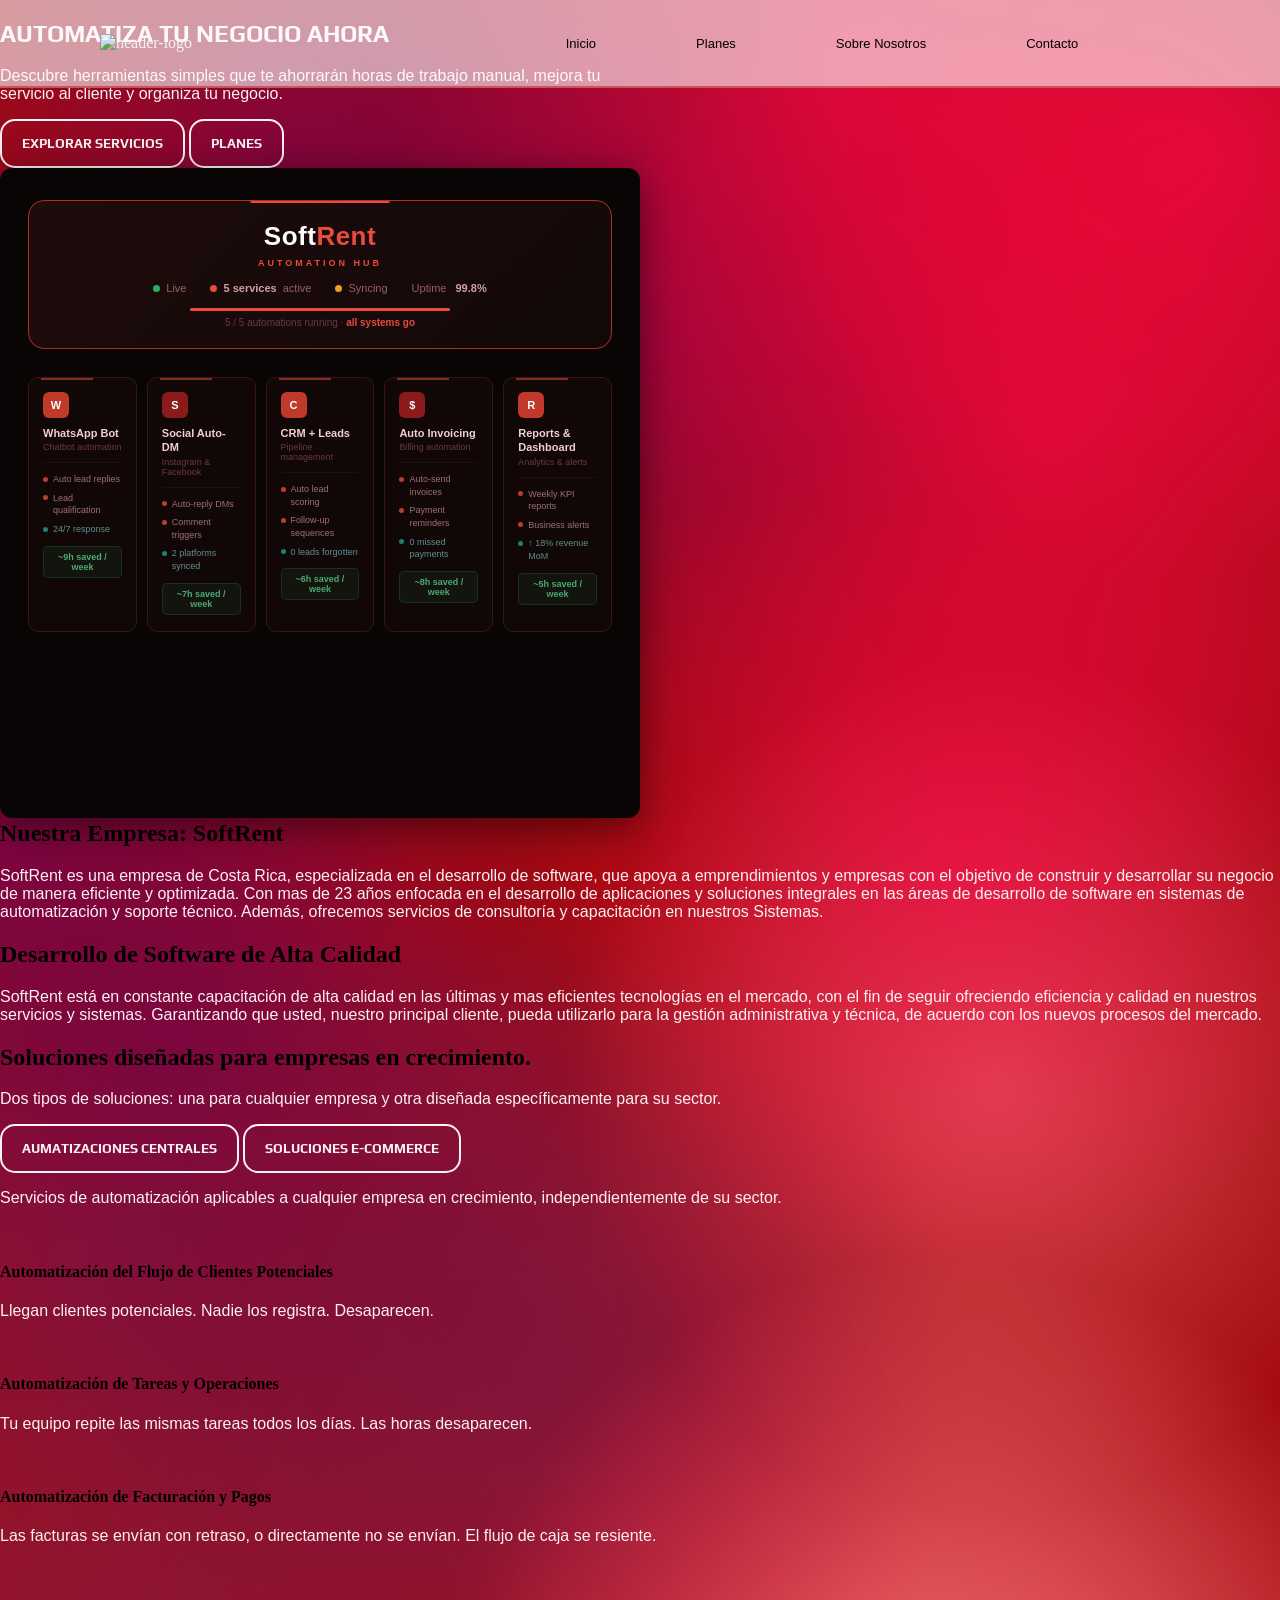
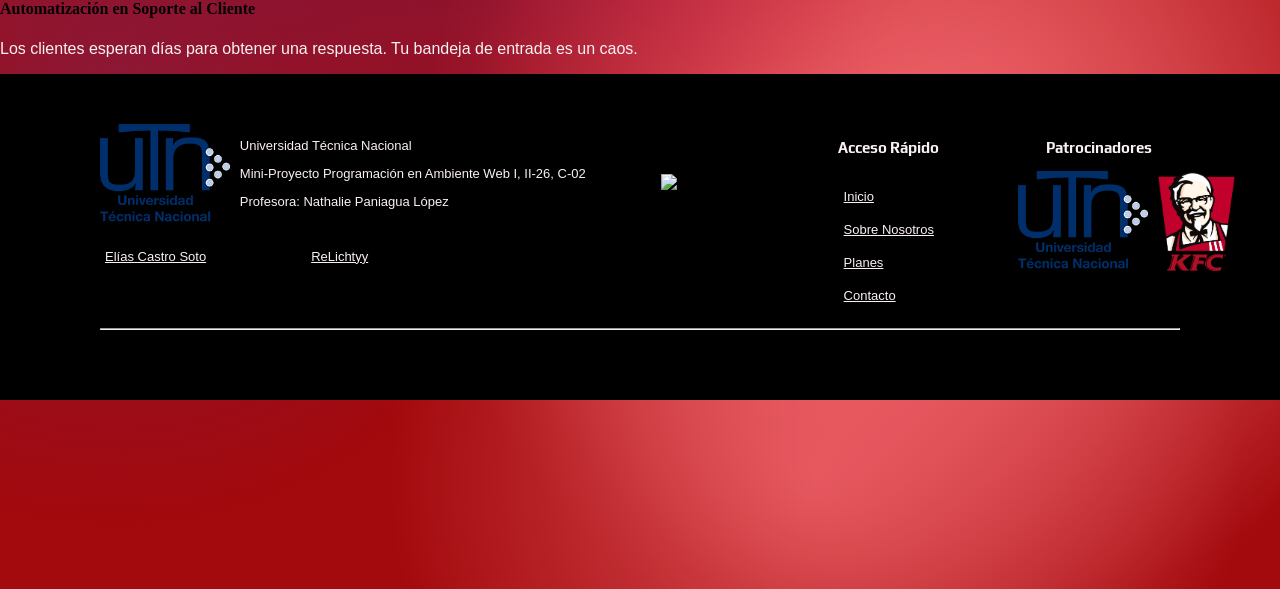
==== commit d8091b64: "aa" ====
--- a/index.html
+++ b/index.html
@@ -45,6 +45,7 @@
         <!--SECCION 1: HERO-->
         <section class="seccion-hero">
             <div>
+                <div class = "hero-text">
                 <h1>
                     AUTOMATIZA TU NEGOCIO AHORA
                 </h1>
@@ -52,12 +53,18 @@
                     Descubre herramientas simples que te ahorrarán horas de trabajo manual, mejora tu servicio al
                     cliente y organiza tu negocio.
                 </p>
+
+
                 <button>
                     EXPLORAR SERVICIOS
                 </button>
                 <button>
                     PLANES
                 </button>
+                </div>
+                <div class = "hero-image">
+                    <iframe src="assets/img/softrent_hero_v3_card_grid.html" class="hero-frame" title="Animación Hero SoftRent"></iframe>
+                </div>
             </div>
         </section>
         <!--SECCION 2: -->
--- a/css/Base.css
+++ b/css/Base.css
@@ -65,11 +65,13 @@
 }
 
 .container {
+
   width: 100%;
   height: auto; 
   max-width: 1920px;
   margin: auto;
   overflow: hidden;
+  
 }
 
 P{
--- a/css/index.css
+++ b/css/index.css
@@ -36,4 +36,33 @@
 
 .hidden {
     display: none;
-}+}
+
+/* ==========================================
+    HERO SPLIT LAYOUT (CORREGIDO Y OPTIMIZADO)
+   ========================================== */
+
+
+
+/* Columna del Dashboard HTML (Derecha) */
+.hero-image {
+    flex: 1;                 /* Toma la otra mitad del contenedor (40%) */
+    display: flex;
+    justify-content: center;
+    align-items: center;
+    width: 100%;             /* Se adapta a su columna, no a la pantalla */
+    
+}
+
+/* ESTILOS PARA EL IFRAME */
+.hero-frame {
+    width: 100%;             /* Se adapta al 100% de la columna .hero-image */
+    /* ¡CLAVE 5! Aumentamos la altura para acomodar el contenido SIN scroll gris */
+    height: 650px;           /* Ajusta este valor hasta que desaparezca el scroll */
+    border: none;           
+    border-radius: 12px;    
+    background: transparent;
+    overflow: hidden;        /* ¡CLAVE 6! Oculta el scroll gris nativo del navegador */
+    box-shadow: 0 10px 40px rgba(0, 0, 0, 0.5); /* Sombra más fuerte para la animación */
+}
+
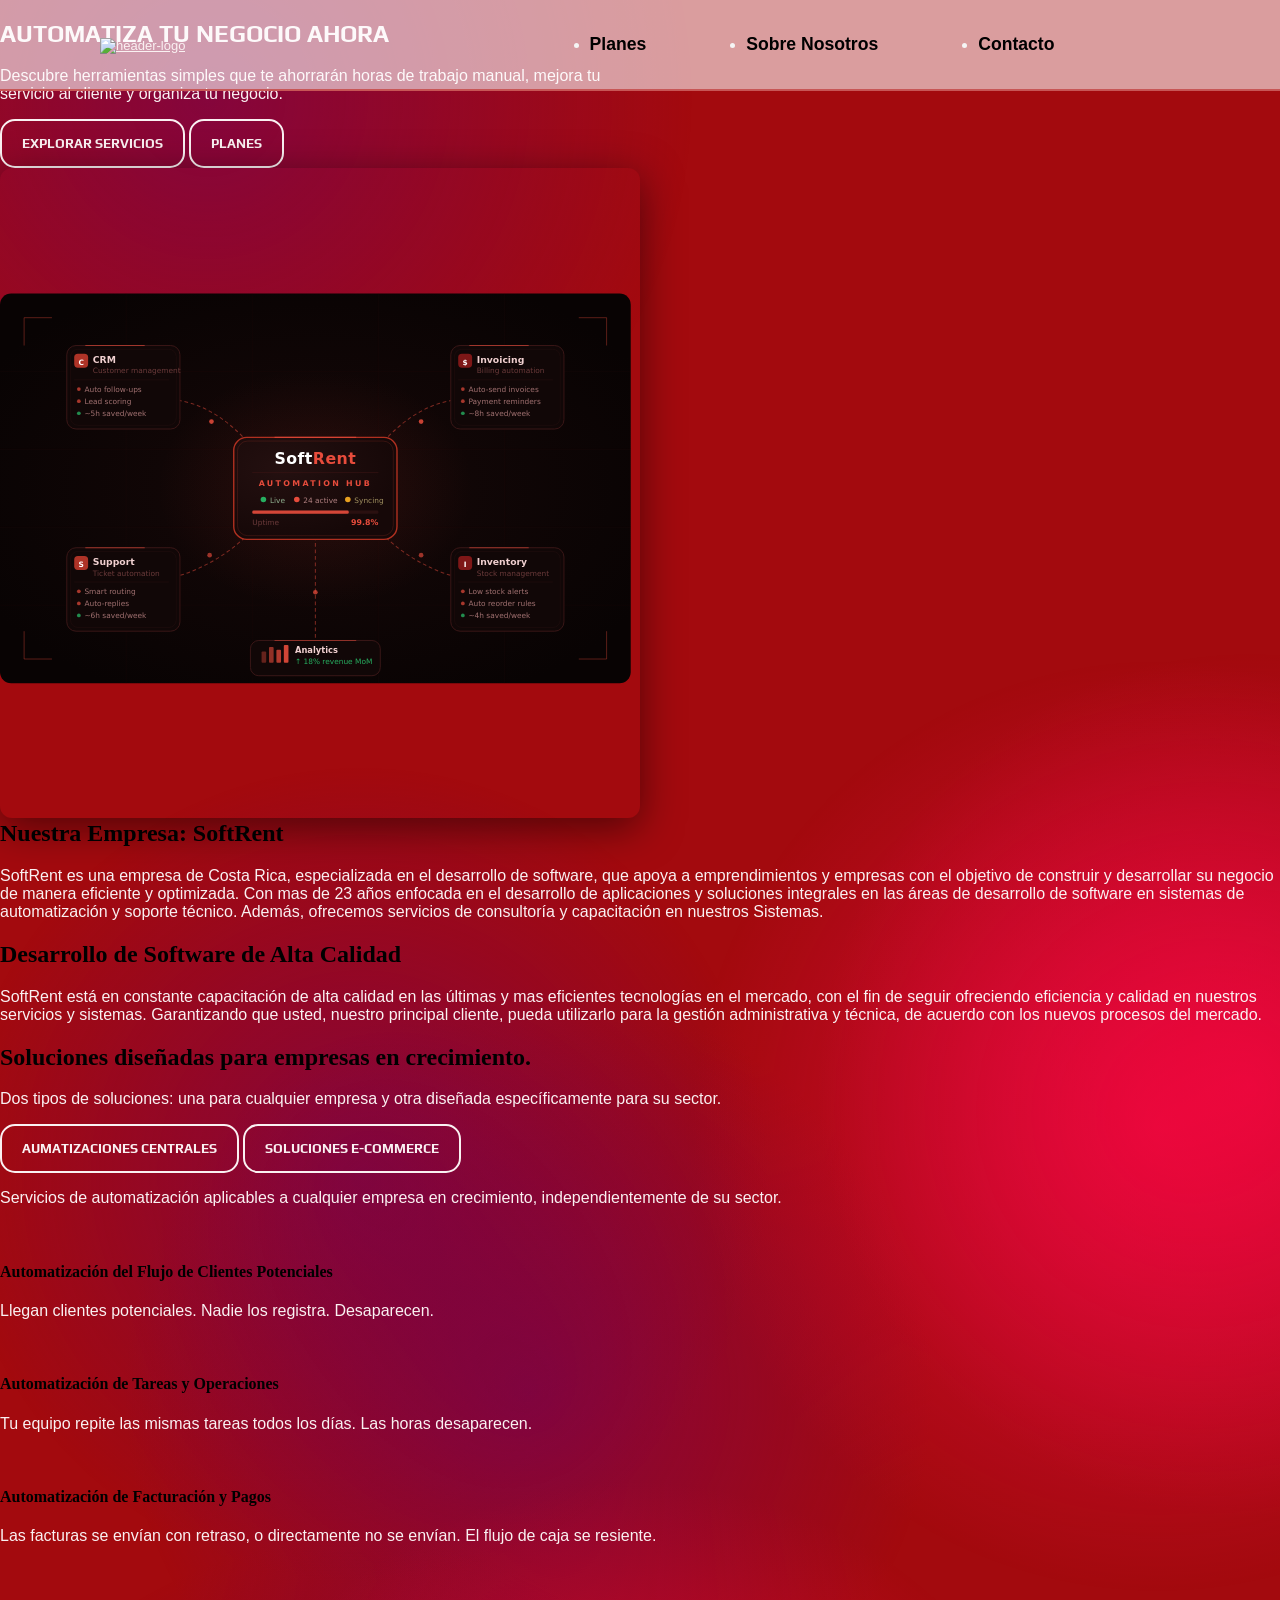
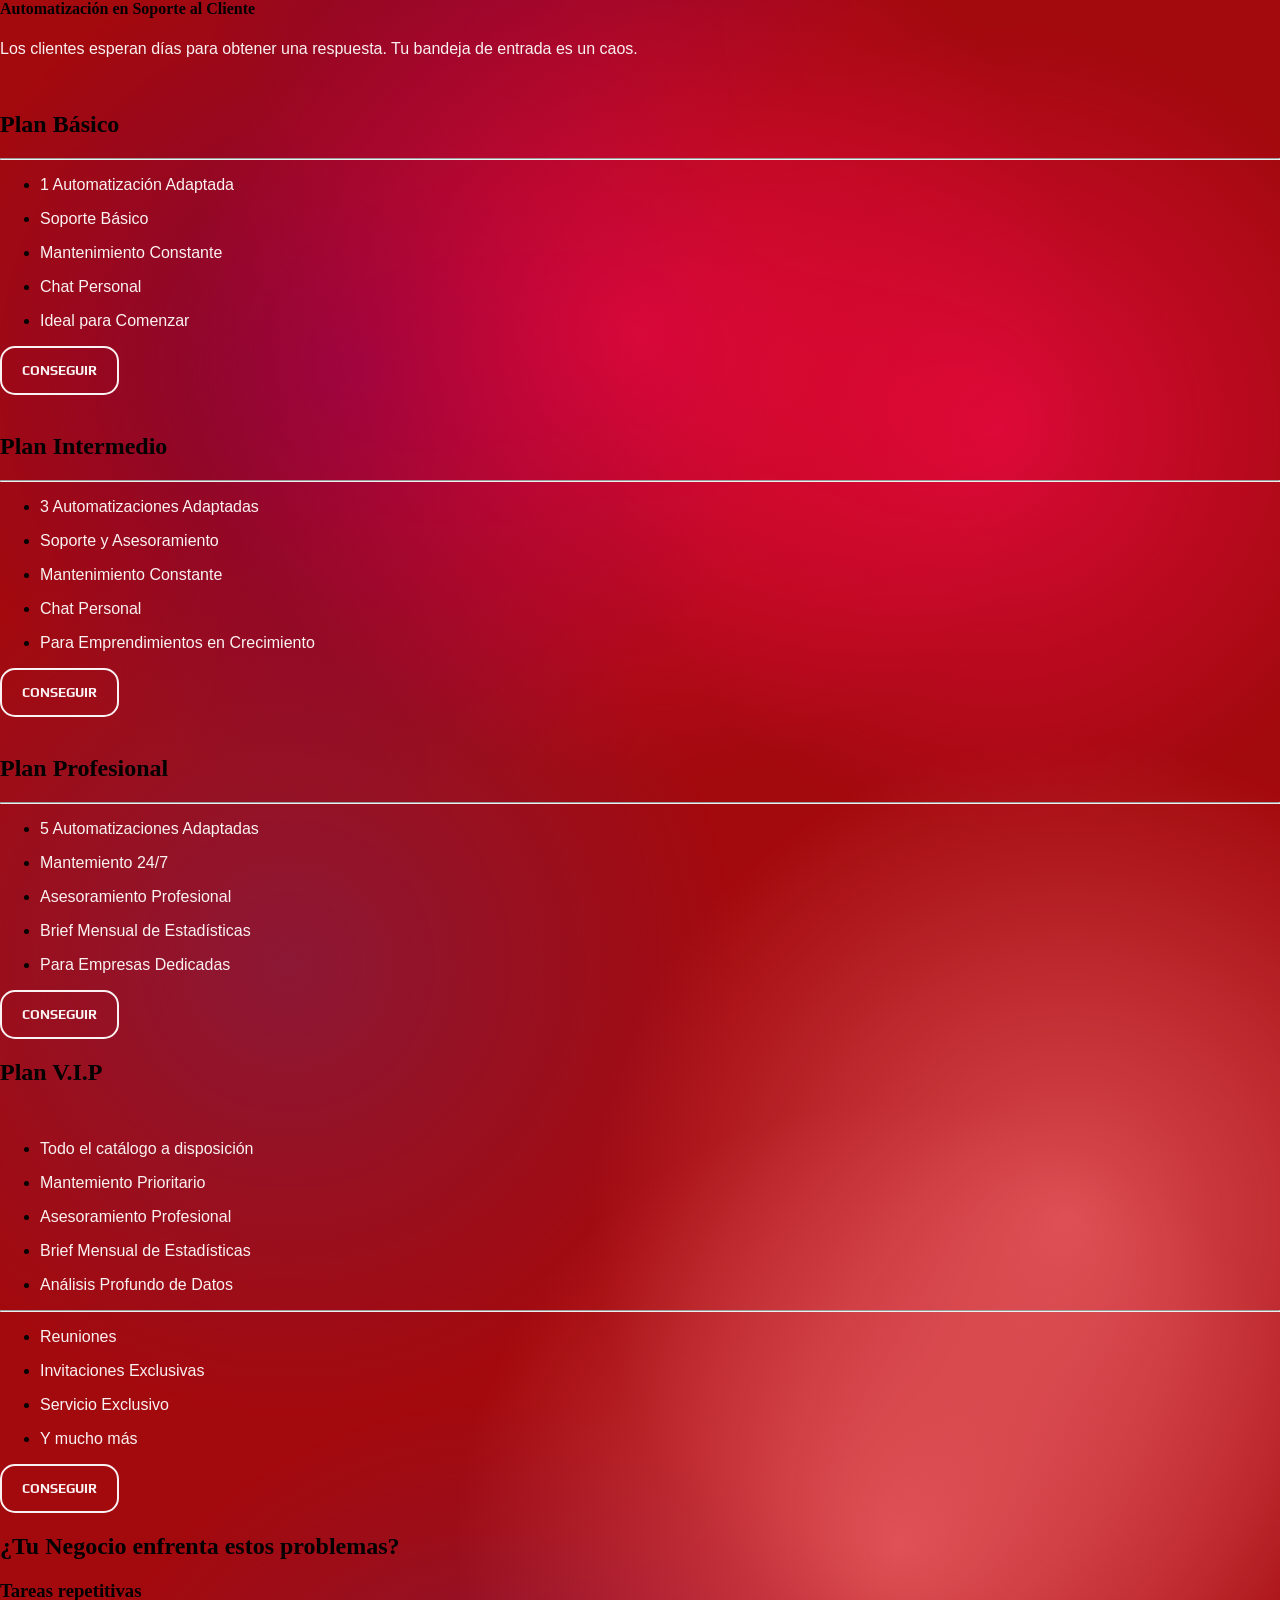
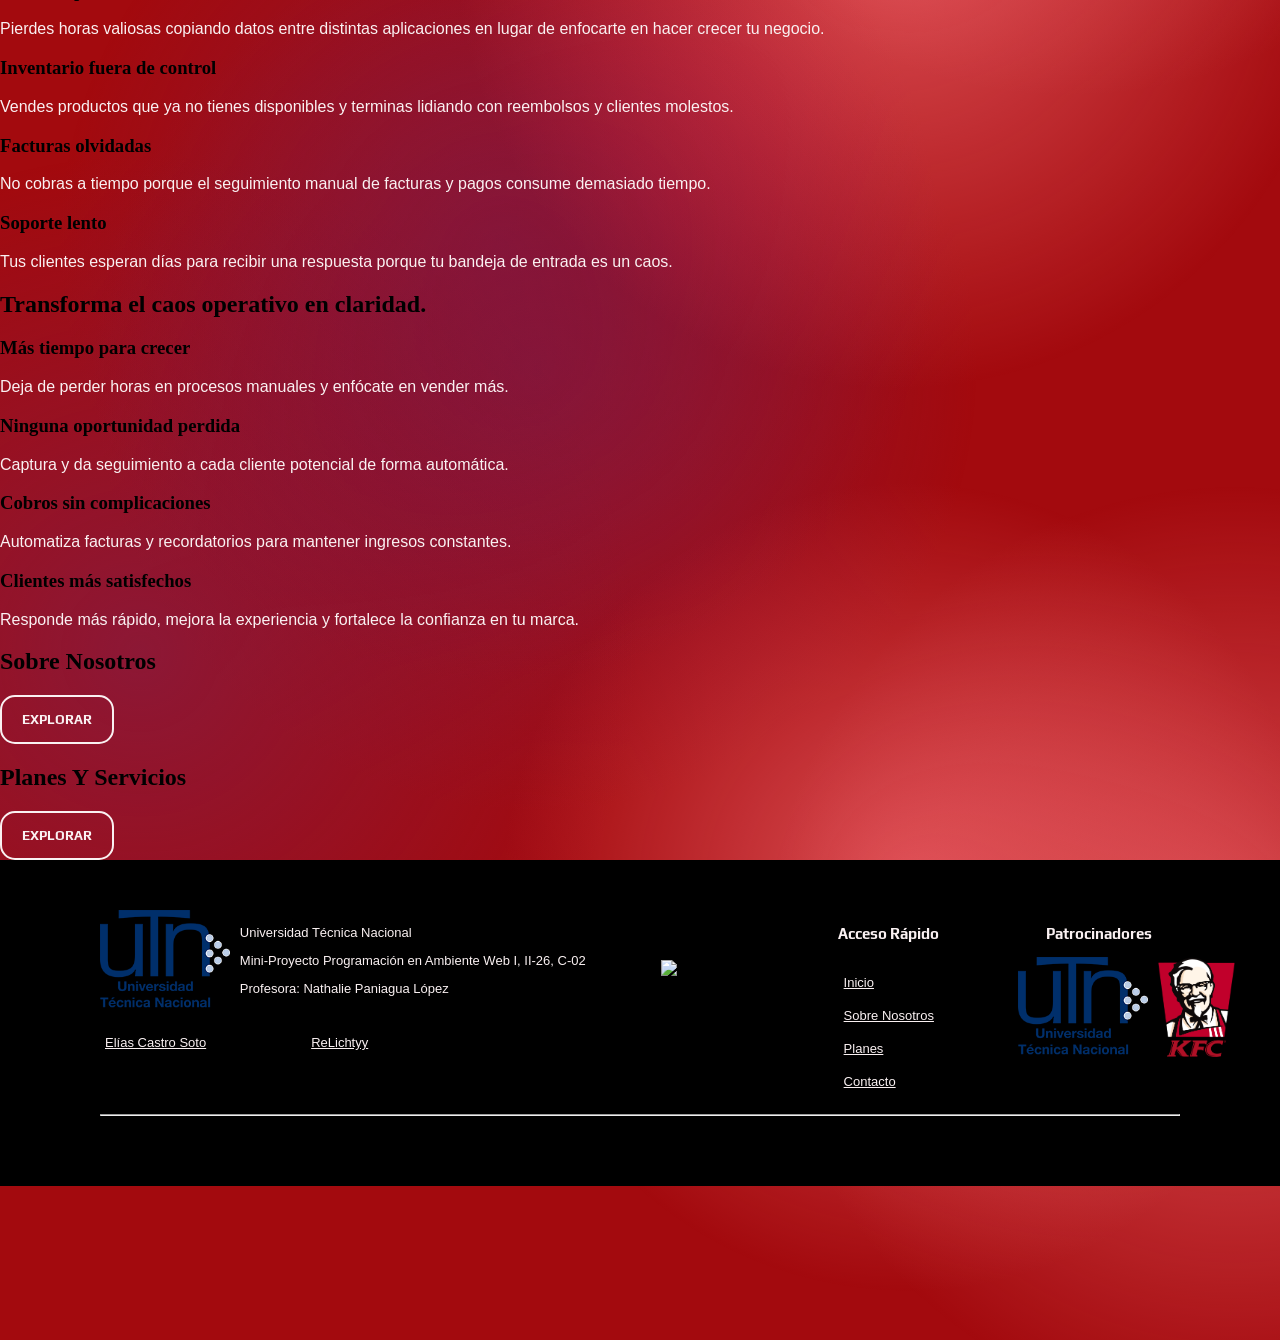
==== commit acc4d915: "header hover y icono dirije al index" ====
--- a/index.html
+++ b/index.html
@@ -28,17 +28,24 @@
         <header class="side-header">
             <div class="header-content">
 
+
+
                 <div class="header-logo">
-                    <img src="assets/img/logo-softrent.png" alt="header-logo">
+                    <a href="index.html">
+                        <img src="assets/img/logo-softrent.png" alt="header-logo">
+                    </a>
                 </div>
                 <nav>
                     <ul class="navegacion">
-                        <li><a href="index.html">Inicio</a></li>
+                        
                         <li><a href="planes.html">Planes</a></li>
                         <li><a href="about.html">Sobre Nosotros</a></li>
                         <li><a href="contacto.html">Contacto</a></li>
                     </ul>
                 </nav>
+
+
+                
 
             </div>
         </header>
@@ -63,7 +70,7 @@
                 </button>
                 </div>
                 <div class = "hero-image">
-                    <iframe src="assets/img/softrent_hero_v3_card_grid.html" class="hero-frame" title="Animación Hero SoftRent"></iframe>
+                    <iframe src="assets/img/softrent_hero_v2 (1).svg" class="hero-frame" title="Animación Hero SoftRent"></iframe>
                 </div>
             </div>
         </section>
@@ -177,9 +184,150 @@
             </div>
         </section>
 
-        <!--SECCION 4: lista de verificaciones-->
-        <section class="seccion-seguridad">
-
+        <!--SECCION 4: planes 1-3 -->
+        <section class="seccion-planes">
+            <div class="planes-container">
+                <div>
+                    <img src="assets/img/robot1.png" alt="">
+                    <h2>Plan Básico</h2>
+                </div>
+                <hr>
+                <div>
+                    <ul>
+                        <li><p>1 Automatización Adaptada</p></li>
+                        <li><p>Soporte Básico</p></li>
+                        <li><p>Mantenimiento Constante</p></li>
+                        <li><p>Chat Personal</p></li>
+                        <li><p>Ideal para Comenzar</p></li>
+                    </ul>
+                </div>
+                <button>CONSEGUIR</button>
+            </div>
+            <div class="planes-container">
+                <div>
+                    <img src="assets/img/robot2.png" alt="">
+                    <h2>Plan Intermedio</h2>
+                </div>
+                <hr>
+                <div>
+                    <ul>
+                        <li><p>3 Automatizaciones Adaptadas</p></li>
+                        <li><p>Soporte y Asesoramiento</p></li>
+                        <li><p>Mantenimiento Constante</p></li>
+                        <li><p>Chat Personal</p></li>
+                        <li><p>Para Emprendimientos en Crecimiento</p></li>
+                    </ul>
+                </div>
+                <button>CONSEGUIR</button>
+            </div>
+            <div class="planes-container">
+                <div>
+                    <img src="assets/img/robot3.png" alt="">
+                    <h2>Plan Profesional</h2>
+                </div>
+                <hr>
+                <div>
+                    <ul>
+                        <li><p>5 Automatizaciones Adaptadas</p></li>
+                        <li><p>Mantemiento 24/7</p></li>
+                        <li><p>Asesoramiento Profesional</p></li>
+                        <li><p>Brief Mensual de Estadísticas</p></li>
+                        <li><p>Para Empresas Dedicadas</p></li>
+                    </ul>
+                </div>
+                <button>CONSEGUIR</button>
+            </div>
+        </section>
+
+        <!-- Seccion: Plan V.I.P-->
+        <section class="seccion-planVIP">
+            <h2>Plan V.I.P</h2>
+            <img src="assets/img/robotVIP.png" alt="">
+            <div>
+                <div>
+                     <ul>
+                        <li><p>Todo el catálogo a disposición</p></li>
+                        <li><p>Mantemiento Prioritario</p></li>
+                        <li><p>Asesoramiento Profesional</p></li>
+                        <li><p>Brief Mensual de Estadísticas</p></li>
+                        <li><p>Análisis Profundo de Datos</p></li>
+                    </ul>
+                </div>
+                <hr>
+                <div>
+                    <ul>
+                        <li><p>Reuniones</p></li>
+                        <li><p>Invitaciones Exclusivas</p></li>
+                        <li><p>Servicio Exclusivo</p></li>
+                        <li><p>Y mucho más</p></li>
+                    </ul>
+                </div>
+            </div>
+            <button>CONSEGUIR</button>
+        </section>
+
+        <section class="seccion-ventajas">
+            <h2>¿Tu Negocio enfrenta estos problemas?</h2>
+            <div>
+                <div class="ventajas-contenedor">
+                    <i class="fa-solid fa-repeat"></i>
+                    <h3>Tareas repetitivas</h3>
+                    <p>Pierdes horas valiosas copiando datos entre distintas aplicaciones en lugar de enfocarte en hacer crecer tu negocio.</p>
+                </div>
+                <div class="ventajas-contenedor">
+                    <i class="fa-solid fa-boxes-stacked"></i>
+                    <h3>Inventario fuera de control</h3>
+                    <p>Vendes productos que ya no tienes disponibles y terminas lidiando con reembolsos y clientes molestos.</p>
+                </div>
+                <div class="ventajas-contenedor">
+                    <i class="fa-solid fa-eye-low-vision"></i>
+                    <h3>Facturas olvidadas</h3>
+                    <p>No cobras a tiempo porque el seguimiento manual de facturas y pagos consume demasiado tiempo.</p>
+                </div>
+                <div class="ventajas-contenedor">
+                    <i class="fa-solid fa-headset"></i>
+                    <h3>Soporte lento</h3>
+                    <p>Tus clientes esperan días para recibir una respuesta porque tu bandeja de entrada es un caos.</p>
+                </div>
+            </div>
+            <div>
+                <h2>Transforma el caos operativo en claridad.</h2>
+                <div class="ventajas-contenedor">
+                    <i class="fa-solid fa-seedling"></i>
+                    <h3>Más tiempo para crecer</h3>
+                    <p>Deja de perder horas en procesos manuales y enfócate en vender más.</p>
+                </div>
+                <div class="ventajas-contenedor">
+                    <i class="fa-solid fa-location-crosshairs"></i>
+                    <h3>Ninguna oportunidad perdida</h3>
+                    <p>Captura y da seguimiento a cada cliente potencial de forma automática.</p>
+                </div>
+                <div class="ventajas-contenedor">
+                    <i class="fa-solid fa-hand-holding-dollar"></i>
+                    <h3>Cobros sin complicaciones</h3>
+                    <p>Automatiza facturas y recordatorios para mantener ingresos constantes.</p>
+                </div>
+                <div class="ventajas-contenedor">
+                    <i class="fa-solid fa-comments"></i>
+                    <h3>Clientes más satisfechos</h3>
+                    <p>Responde más rápido, mejora la experiencia y fortalece la confianza en tu marca.</p>
+                </div>
+            </div>
+        </section>
+
+        <section class="seccion-quickaccess">
+             <div>
+                <div class="quick-contenedor">
+                    <i class="fa-solid fa-users"></i>
+                    <h2>Sobre Nosotros</h2>
+                    <button>EXPLORAR</button>
+                </div>
+                <div class="quick-contenedor">
+                    <i class="fa-solid fa-diagram-project"></i>
+                    <h2>Planes Y Servicios</h2>
+                    <button>EXPLORAR</button>
+                </div>
+            </div>
         </section>
 
         <footer>
--- a/css/Components/header.css
+++ b/css/Components/header.css
@@ -39,11 +39,18 @@
   gap: 100px;
 }
 
-.navegacion li{
-  list-style: none;
-}
-
+/* Estilo para los enlaces de navegación */
 .navegacion li a{
   color: black;
   text-decoration: none;
+  font-size: 1.1rem;
+  font-weight: 600;
+
+  transition: all 0.3s ease;
+
+}
+
+/* Estilo para el hover de los enlaces de navegación */
+.navegacion li a:hover{
+  color: #a30a0e;  
 }
--- a/css/Components/footer.css
+++ b/css/Components/footer.css
@@ -121,3 +121,4 @@
     justify-content: center;
     gap: 20px;
 }
+
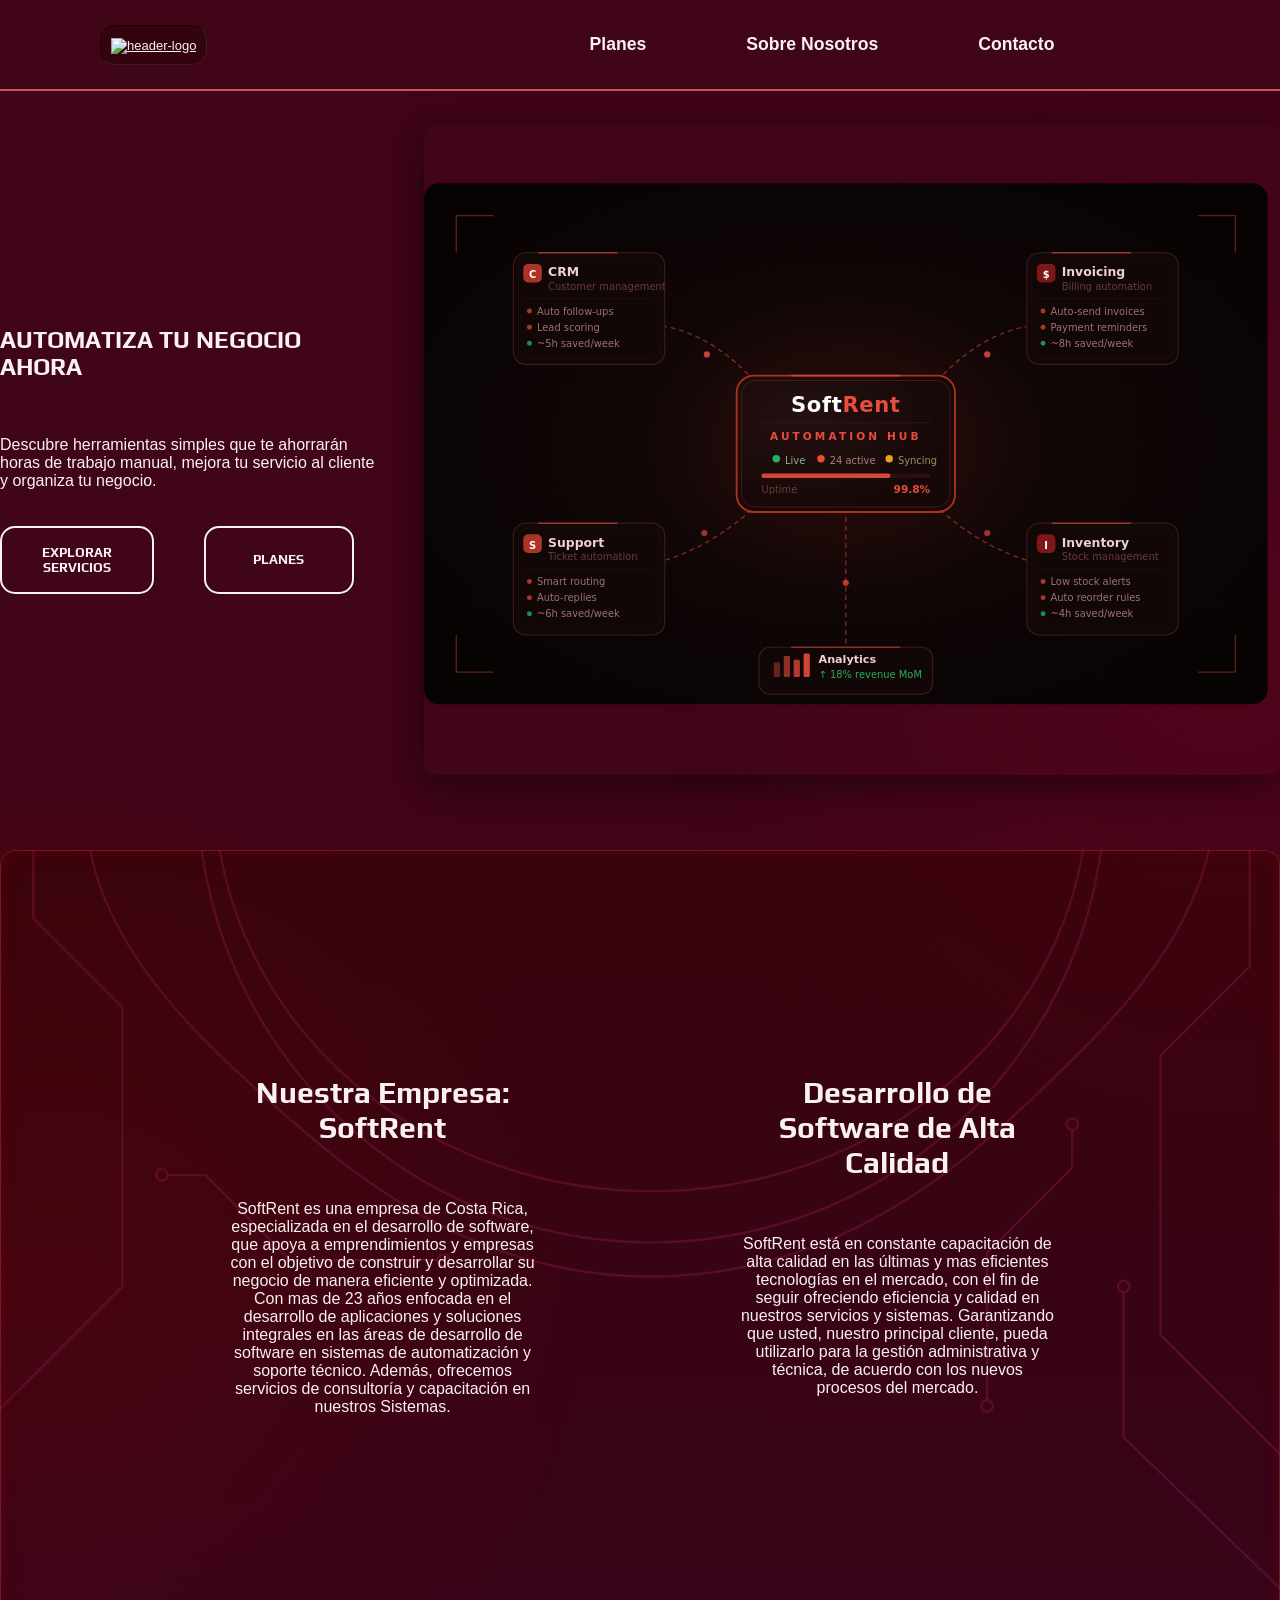
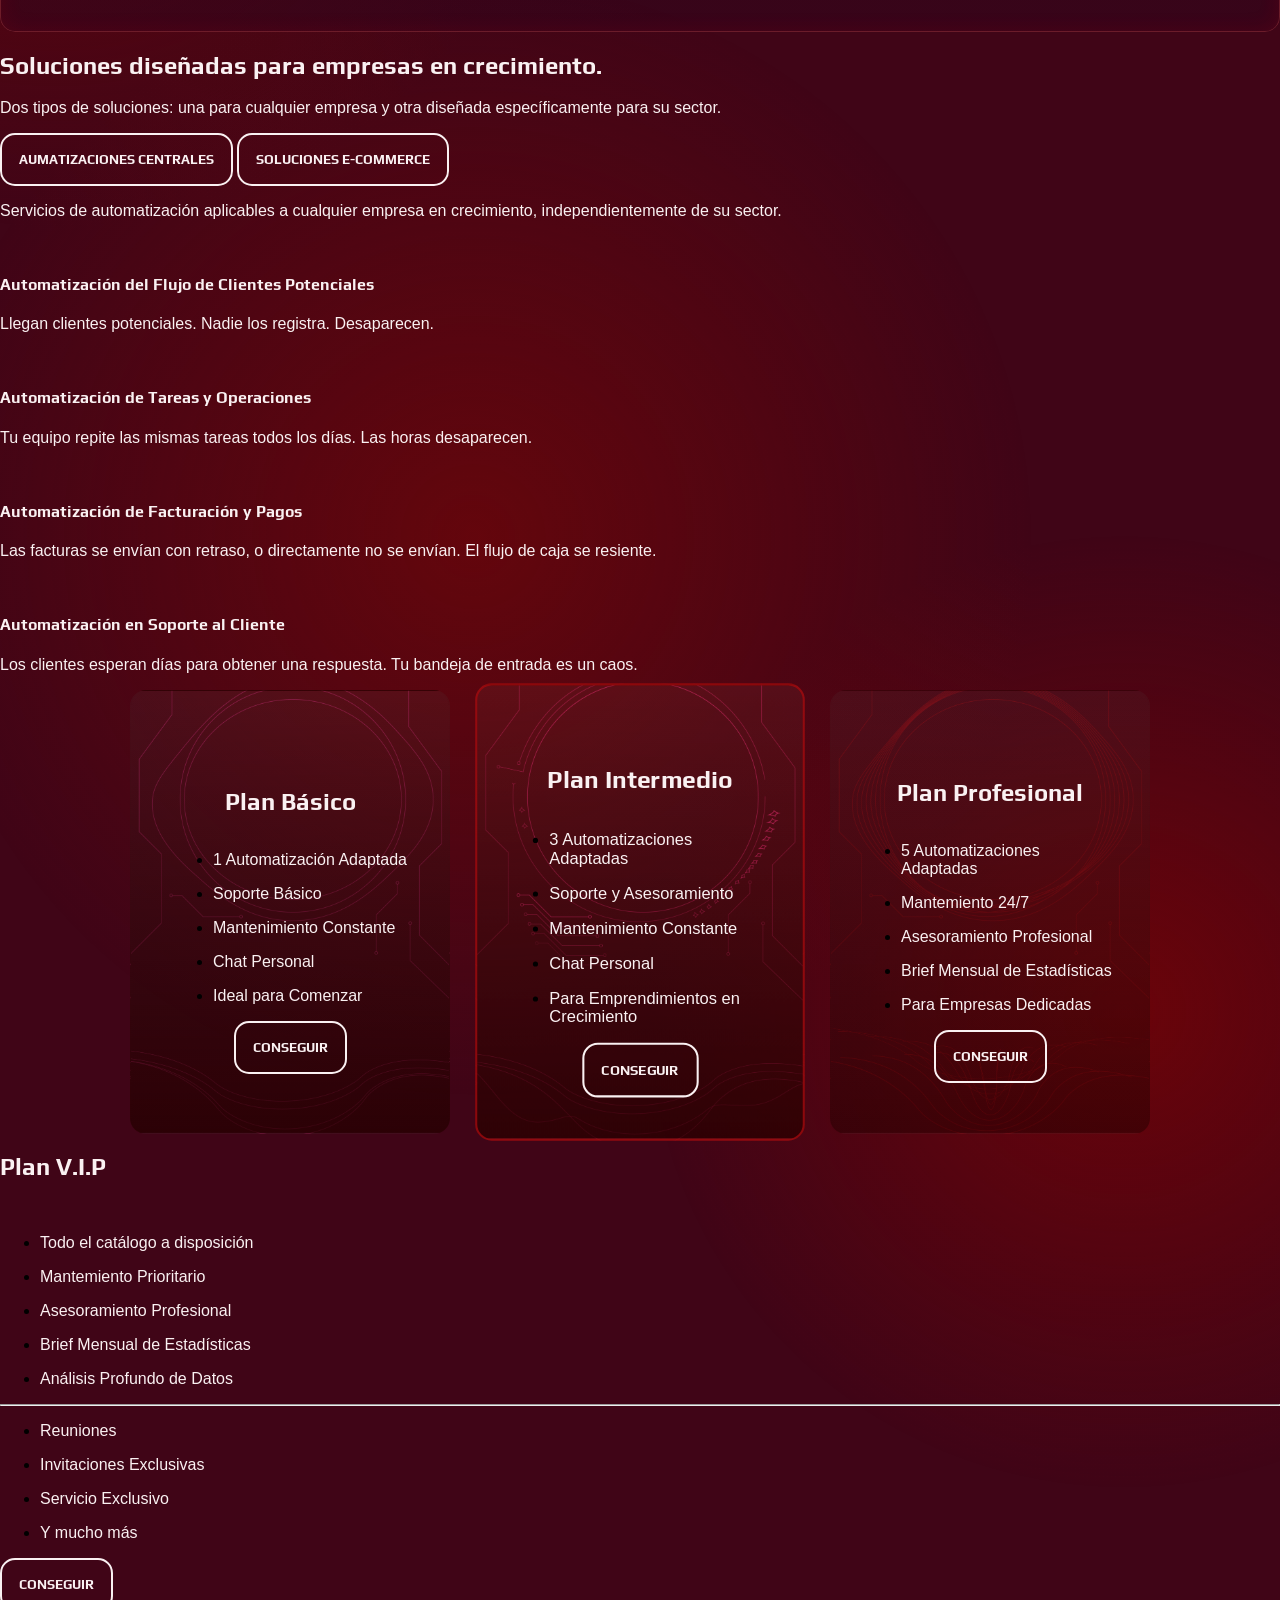
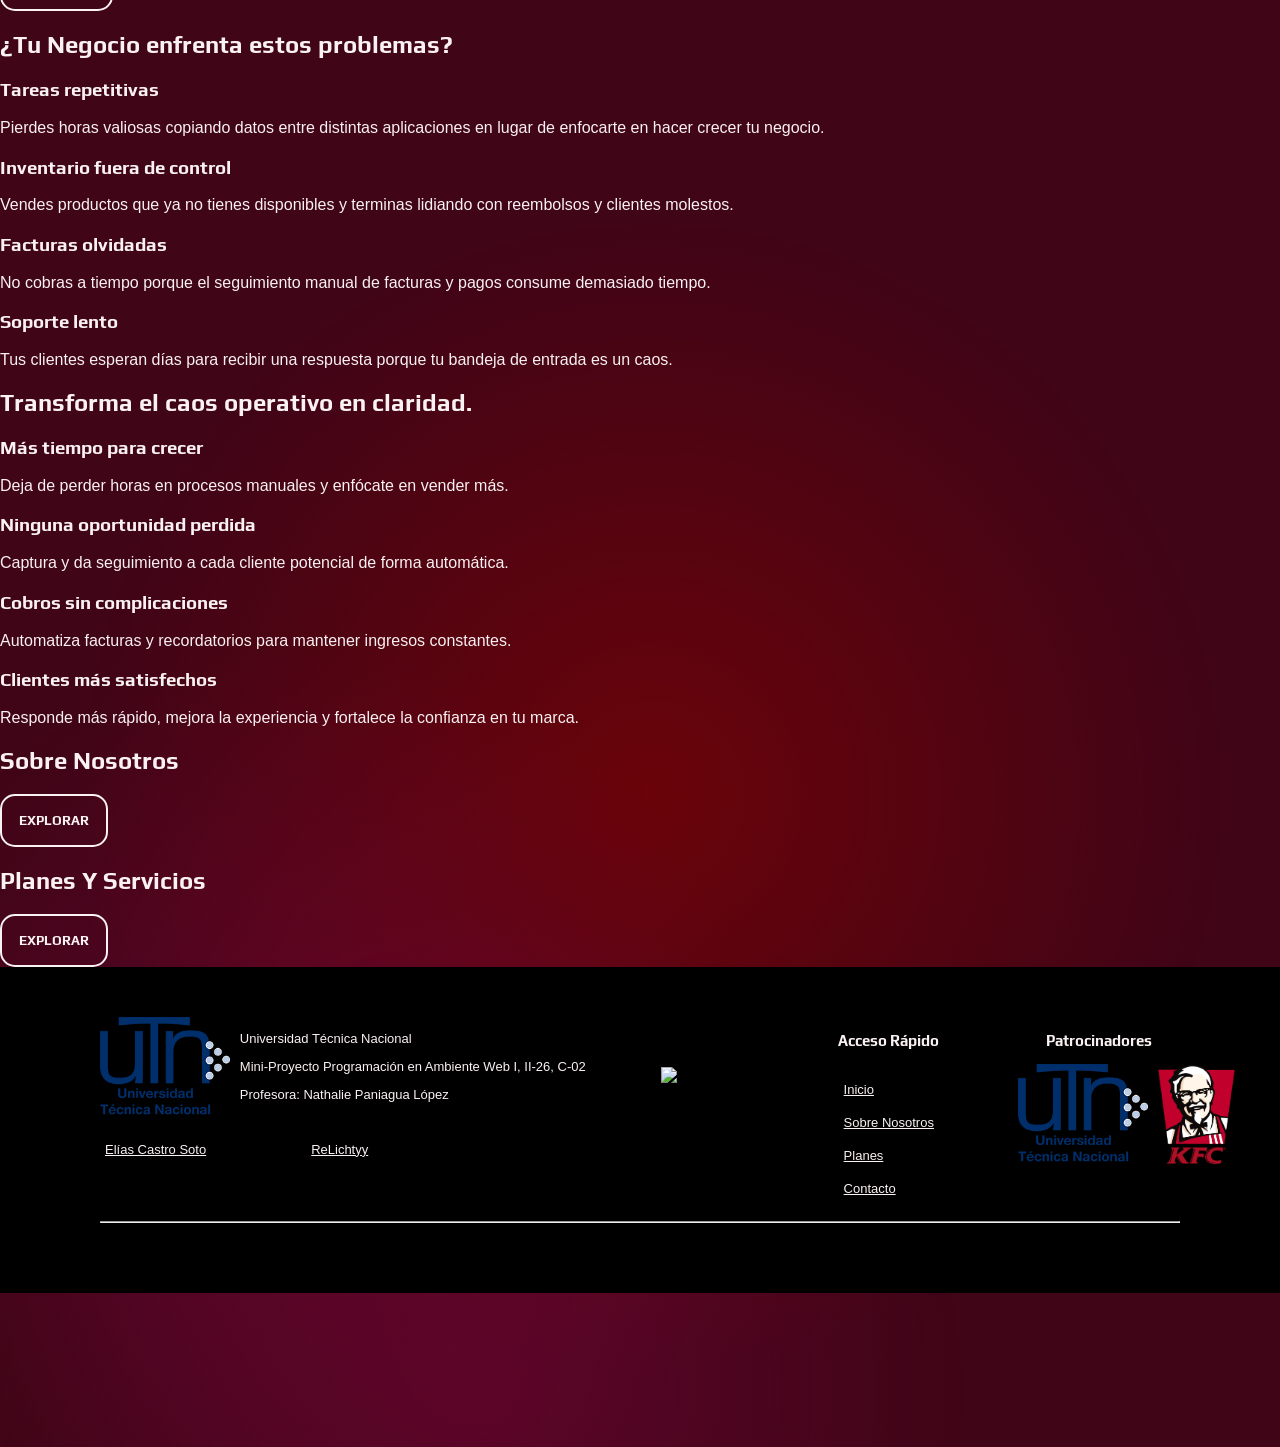
==== commit a4e874c7: "index, planes.css, tarjetas, y modificaciones en header.css" ====
--- a/index.html
+++ b/index.html
@@ -4,13 +4,14 @@
 <head>
     <meta charset="UTF-8">
     <meta name="viewport" content="width=device-width, initial-scale=1.0">
-    
+
 
     <!-- link al css -->
     <link rel="stylesheet" href="css/Base.css">
     <link rel="stylesheet" href="css/Components/header.css">
     <link rel="stylesheet" href="css/Components/footer.css">
     <link rel="stylesheet" href="css/index.css">
+    <link rel="stylesheet" href="css/planes.css">
 
     <!-- Font Awesome Link -->
     <script src="https://kit.fontawesome.com/9b11b68b76.js" crossorigin="anonymous"></script>
@@ -37,7 +38,7 @@
                 </div>
                 <nav>
                     <ul class="navegacion">
-                        
+
                         <li><a href="planes.html">Planes</a></li>
                         <li><a href="about.html">Sobre Nosotros</a></li>
                         <li><a href="contacto.html">Contacto</a></li>
@@ -45,36 +46,39 @@
                 </nav>
 
 
-                
+
 
             </div>
         </header>
         <!--SECCION 1: HERO-->
         <section class="seccion-hero">
             <div>
-                <div class = "hero-text">
-                <h1>
-                    AUTOMATIZA TU NEGOCIO AHORA
-                </h1>
-                <p>
-                    Descubre herramientas simples que te ahorrarán horas de trabajo manual, mejora tu servicio al
-                    cliente y organiza tu negocio.
-                </p>
-
-
-                <button>
-                    EXPLORAR SERVICIOS
-                </button>
-                <button>
-                    PLANES
-                </button>
-                </div>
-                <div class = "hero-image">
-                    <iframe src="assets/img/softrent_hero_v2 (1).svg" class="hero-frame" title="Animación Hero SoftRent"></iframe>
-                </div>
-            </div>
-        </section>
-        <!--SECCION 2: -->
+                <div class="hero-text">
+                    <h1>
+                        AUTOMATIZA TU NEGOCIO AHORA
+                    </h1>
+                    <p>
+                        Descubre herramientas simples que te ahorrarán horas de trabajo manual, mejora tu servicio al
+                        cliente y organiza tu negocio.
+                    </p>
+
+                    <div class="hero-botones">
+                        <button>
+                            EXPLORAR SERVICIOS
+                        </button>
+                        <button>
+                            PLANES
+                        </button>
+                    </div>
+
+                </div>
+                <div class="hero-image">
+                    <iframe src="assets/img/softrent_hero_v2 (1).svg" class="hero-frame"
+                        title="Animación Hero SoftRent"></iframe>
+                </div>
+            </div>
+        </section>
+        <!--SECCION 2: Introduccion-->
         <section class="seccion-introduccion">
             <div>
                 <h2>
@@ -115,8 +119,8 @@
                 </button>
             </div>
             <!--Contenedor para core Automations-->
-            <div  id="coreSolutions">
-                
+            <div id="coreSolutions">
+
                 <P>Servicios de automatización aplicables a cualquier empresa en crecimiento, independientemente de su
                     sector.</P>
 
@@ -141,7 +145,8 @@
                         <img src="" alt="">
                         <h4>Automatización de Facturación y Pagos</h4>
                     </div>
-                    <p>Las facturas se envían con retraso, o directamente no se envían. El flujo de caja se resiente.</p>
+                    <p>Las facturas se envían con retraso, o directamente no se envían. El flujo de caja se resiente.
+                    </p>
                 </div>
 
                 <div class="contenedor-solucion">
@@ -156,7 +161,7 @@
             <!--Contenedor para Industry Solutions-->
             <div id="ecommerceSolutions" class="hidden">
                 <P>Si vendes por internet, estos productos están diseñados específicamente para tu flujo de trabajo.</P>
-                
+
                 <div class="contenedor-solucion">
                     <div>
                         <img src="" alt="">
@@ -170,7 +175,8 @@
                         <img src="" alt="">
                         <h4>Recuperación de Clientes de E-Commerce</h4>
                     </div>
-                    <p>Las facturas se envían con retraso, o directamente no se envían. El flujo de caja se resiente.</p>
+                    <p>Las facturas se envían con retraso, o directamente no se envían. El flujo de caja se resiente.
+                    </p>
                 </div>
 
                 <div class="contenedor-solucion">
@@ -185,54 +191,84 @@
         </section>
 
         <!--SECCION 4: planes 1-3 -->
-        <section class="seccion-planes">
-            <div class="planes-container">
+        <section class="seccion-planes contenedor-tarjetas">
+            <div class="planes-container tarjeta-plan basic">
                 <div>
                     <img src="assets/img/robot1.png" alt="">
                     <h2>Plan Básico</h2>
                 </div>
-                <hr>
-                <div>
-                    <ul>
-                        <li><p>1 Automatización Adaptada</p></li>
-                        <li><p>Soporte Básico</p></li>
-                        <li><p>Mantenimiento Constante</p></li>
-                        <li><p>Chat Personal</p></li>
-                        <li><p>Ideal para Comenzar</p></li>
+
+                <div>
+                    <ul>
+                        <li>
+                            <p>1 Automatización Adaptada</p>
+                        </li>
+                        <li>
+                            <p>Soporte Básico</p>
+                        </li>
+                        <li>
+                            <p>Mantenimiento Constante</p>
+                        </li>
+                        <li>
+                            <p>Chat Personal</p>
+                        </li>
+                        <li>
+                            <p>Ideal para Comenzar</p>
+                        </li>
                     </ul>
                 </div>
                 <button>CONSEGUIR</button>
             </div>
-            <div class="planes-container">
+            <div class="planes-container tarjeta-plan destacado inter">
                 <div>
                     <img src="assets/img/robot2.png" alt="">
                     <h2>Plan Intermedio</h2>
                 </div>
-                <hr>
-                <div>
-                    <ul>
-                        <li><p>3 Automatizaciones Adaptadas</p></li>
-                        <li><p>Soporte y Asesoramiento</p></li>
-                        <li><p>Mantenimiento Constante</p></li>
-                        <li><p>Chat Personal</p></li>
-                        <li><p>Para Emprendimientos en Crecimiento</p></li>
+
+                <div>
+                    <ul>
+                        <li>
+                            <p>3 Automatizaciones Adaptadas</p>
+                        </li>
+                        <li>
+                            <p>Soporte y Asesoramiento</p>
+                        </li>
+                        <li>
+                            <p>Mantenimiento Constante</p>
+                        </li>
+                        <li>
+                            <p>Chat Personal</p>
+                        </li>
+                        <li>
+                            <p>Para Emprendimientos en Crecimiento</p>
+                        </li>
                     </ul>
                 </div>
                 <button>CONSEGUIR</button>
             </div>
-            <div class="planes-container">
+            <div class="planes-container tarjeta-plan pro">
                 <div>
                     <img src="assets/img/robot3.png" alt="">
                     <h2>Plan Profesional</h2>
                 </div>
-                <hr>
-                <div>
-                    <ul>
-                        <li><p>5 Automatizaciones Adaptadas</p></li>
-                        <li><p>Mantemiento 24/7</p></li>
-                        <li><p>Asesoramiento Profesional</p></li>
-                        <li><p>Brief Mensual de Estadísticas</p></li>
-                        <li><p>Para Empresas Dedicadas</p></li>
+
+                <div>
+                    <ul>
+                        <li>
+                            <p>5 Automatizaciones Adaptadas</p>
+                        </li>
+                        <li>
+                            <p>Mantemiento 24/7</p>
+                        </li>
+                        <li>
+                            <p>Asesoramiento Profesional</p>
+                        </li>
+                        <li>
+                            <p>Brief Mensual de Estadísticas</p>
+                        </li>
+                        <li>
+                            <p>Para Empresas Dedicadas</p>
+                        </li>
                     </ul>
                 </div>
                 <button>CONSEGUIR</button>
@@ -245,21 +281,39 @@
             <img src="assets/img/robotVIP.png" alt="">
             <div>
                 <div>
-                     <ul>
-                        <li><p>Todo el catálogo a disposición</p></li>
-                        <li><p>Mantemiento Prioritario</p></li>
-                        <li><p>Asesoramiento Profesional</p></li>
-                        <li><p>Brief Mensual de Estadísticas</p></li>
-                        <li><p>Análisis Profundo de Datos</p></li>
+                    <ul>
+                        <li>
+                            <p>Todo el catálogo a disposición</p>
+                        </li>
+                        <li>
+                            <p>Mantemiento Prioritario</p>
+                        </li>
+                        <li>
+                            <p>Asesoramiento Profesional</p>
+                        </li>
+                        <li>
+                            <p>Brief Mensual de Estadísticas</p>
+                        </li>
+                        <li>
+                            <p>Análisis Profundo de Datos</p>
+                        </li>
                     </ul>
                 </div>
                 <hr>
                 <div>
                     <ul>
-                        <li><p>Reuniones</p></li>
-                        <li><p>Invitaciones Exclusivas</p></li>
-                        <li><p>Servicio Exclusivo</p></li>
-                        <li><p>Y mucho más</p></li>
+                        <li>
+                            <p>Reuniones</p>
+                        </li>
+                        <li>
+                            <p>Invitaciones Exclusivas</p>
+                        </li>
+                        <li>
+                            <p>Servicio Exclusivo</p>
+                        </li>
+                        <li>
+                            <p>Y mucho más</p>
+                        </li>
                     </ul>
                 </div>
             </div>
@@ -272,12 +326,14 @@
                 <div class="ventajas-contenedor">
                     <i class="fa-solid fa-repeat"></i>
                     <h3>Tareas repetitivas</h3>
-                    <p>Pierdes horas valiosas copiando datos entre distintas aplicaciones en lugar de enfocarte en hacer crecer tu negocio.</p>
+                    <p>Pierdes horas valiosas copiando datos entre distintas aplicaciones en lugar de enfocarte en hacer
+                        crecer tu negocio.</p>
                 </div>
                 <div class="ventajas-contenedor">
                     <i class="fa-solid fa-boxes-stacked"></i>
                     <h3>Inventario fuera de control</h3>
-                    <p>Vendes productos que ya no tienes disponibles y terminas lidiando con reembolsos y clientes molestos.</p>
+                    <p>Vendes productos que ya no tienes disponibles y terminas lidiando con reembolsos y clientes
+                        molestos.</p>
                 </div>
                 <div class="ventajas-contenedor">
                     <i class="fa-solid fa-eye-low-vision"></i>
@@ -316,7 +372,7 @@
         </section>
 
         <section class="seccion-quickaccess">
-             <div>
+            <div>
                 <div class="quick-contenedor">
                     <i class="fa-solid fa-users"></i>
                     <h2>Sobre Nosotros</h2>
@@ -385,40 +441,40 @@
 </body>
 
 <!-- link a js-->
-     <script src="js/index.js"></script>
+<script src="js/index.js"></script>
 
 <!--Codigo de fondo-->
 
 <script type="text/javascript">
     new FinisherHeader({
-        "count": 16,
+        "count": 7,
         "size": {
-            "min": 794,
-            "max": 1012,
-            "pulse": 0.6
+            "min": 886,
+            "max": 1148,
+            "pulse": 1.8
         },
         "speed": {
             "x": {
-                "min": 0.7,
-                "max": 1.4
+                "min": 1.2,
+                "max": 2
             },
             "y": {
-                "min": 0.5,
-                "max": 1.5
+                "min": 1.2,
+                "max": 2.2
             }
         },
         "colors": {
-            "background": "#a30a0e",
+            "background": "#400517",
             "particles": [
-                "#71025b",
-                "#ff787e",
-                "#7d2150",
-                "#ff0a53"
+                "#770707",
+                "#810303",
+                "#690631",
+                "#59031d"
             ]
         },
-        "blending": "overlay",
+        "blending": "lighten",
         "opacity": {
-            "center": 0.6,
+            "center": 0.65,
             "edge": 0
         },
         "skew": 0,
--- a/css/Components/header.css
+++ b/css/Components/header.css
@@ -1,5 +1,5 @@
 .side-header {
-    background-color: rgba(255, 255, 255, 0.6);
+    background-color: rgba(255, 255, 255, 0);
     color: whiteSmoke;
     padding: 18px 0;
     border-bottom: 2px solid rgb(199, 86, 86);
@@ -20,6 +20,18 @@
     gap: 20px;
     padding: 0px 100px;
 }
+.header-logo{
+  border-radius: 15px;
+  border-style: inset;
+  border-color: rgba(88, 88, 88, 0.322);
+  border-width: 1px;
+  background-color: rgba(32, 2, 2, 0.37);
+  padding: 10px 10px;
+}
+.header-logo:hover{
+  transition: transform 0.3s ease, box-shadow 0.3s ease;
+ box-shadow: 0 5px 25px rgba(197, 197, 197, 0.356);
+}
 
 .header-logo img{
     width: 200px;
@@ -39,9 +51,13 @@
   gap: 100px;
 }
 
+.navegacion li{
+  list-style: none;
+}
+
 /* Estilo para los enlaces de navegación */
 .navegacion li a{
-  color: black;
+  
   text-decoration: none;
   font-size: 1.1rem;
   font-weight: 600;
@@ -52,5 +68,6 @@
 
 /* Estilo para el hover de los enlaces de navegación */
 .navegacion li a:hover{
-  color: #a30a0e;  
+  color: #a30a0e;
+  
 }
--- a/css/index.css
+++ b/css/index.css
@@ -1,16 +1,20 @@
-.seccion-hero {
-    overflow: visible;
-    padding-right: 50%;
-    display: grid;
-    gap: 10px;
-    height: 800px;
-}
+/*Texto general*/
 
 h1 {
     font-family: var(--play-bold); 
     font-weight: 700;
     font-style: normal;
     color: var(--color-text);
+}
+
+h2, h3, h4 {
+    font-family: var(--play-bold); 
+    font-style: normal;
+    color: var(--color-text);
+}
+
+.hidden {
+    display: none;
 }
 
 button {
@@ -22,7 +26,7 @@
     border-color: var(--color-text);
     border-style: solid;
     border-radius: 15px;
-    padding: 15px 20px;
+    padding: 17px;
 
     transition: all 0.3s ease;
 }
@@ -34,35 +38,107 @@
     cursor: pointer;
 }
 
-.hidden {
-    display: none;
+
+/*Seccion 1: Hero*/
+
+.seccion-hero {
+    overflow: visible;
+    padding-right: 0 5%;
+    display: flex ;
+    gap: 10px;
+    height: 800px;
+    padding-top: 100px;
 }
 
-/* ==========================================
-    HERO SPLIT LAYOUT (CORREGIDO Y OPTIMIZADO)
-   ========================================== */
+.seccion-hero > div {
+    display: flex;
+    width: 100%;
+    gap: 40px;
+    align-items: center;
+}
 
 
+.hero-text {
+    width: 30%;
+    display: flex;
+    flex-direction: column;
+    gap: 20px;
+}
+.hero-botones {
+    
+    display: flex;
+    gap: 50px;
+}
 
-/* Columna del Dashboard HTML (Derecha) */
+.hero-botones :nth-child(1){
+    width: 40%;
+    
+}
+
+.hero-botones :nth-child(2){
+    padding: 17px 20px;
+    width: 150px;
+}
+
+
+/* HERO SPLIT LAYOUT */
 .hero-image {
-    flex: 1;                 /* Toma la otra mitad del contenedor (40%) */
+    flex: 1;                
     display: flex;
     justify-content: center;
     align-items: center;
-    width: 100%;             /* Se adapta a su columna, no a la pantalla */
+    width: 100%;             
     
 }
 
 /* ESTILOS PARA EL IFRAME */
 .hero-frame {
-    width: 100%;             /* Se adapta al 100% de la columna .hero-image */
-    /* ¡CLAVE 5! Aumentamos la altura para acomodar el contenido SIN scroll gris */
-    height: 650px;           /* Ajusta este valor hasta que desaparezca el scroll */
+    width: 100%;             
+    height: 650px;          
     border: none;           
     border-radius: 12px;    
     background: transparent;
-    overflow: hidden;        /* ¡CLAVE 6! Oculta el scroll gris nativo del navegador */
-    box-shadow: 0 10px 40px rgba(0, 0, 0, 0.5); /* Sombra más fuerte para la animación */
+    overflow: hidden;        
+    box-shadow: 0 10px 40px rgba(0, 0, 0, 0.5); 
 }
 
+/*Seccion 2: Introduccion*/
+
+.seccion-introduccion{
+    width: 100%;
+    height: auto;
+    margin-top: 50px;
+    padding: 200px 9%;
+    display: flex;
+    justify-content: center;
+    justify-content: center;
+    gap: 200px;
+    text-align: center;
+
+    background:
+        linear-gradient(
+            rgba(53, 3, 5, 0.6),
+            rgba(51, 4, 28, 0.6)
+        ),
+        url("../assets/img/disenios-02.png");
+
+    background-size: cover;
+    background-position: center;
+    border-radius: 15px;
+    border-style: none;
+    border-width: 1px;
+    box-shadow:
+    inset 0 0 0 1px rgba(199, 86, 86, 0.3),
+    inset 0 0 20px rgba(163, 10, 14, 0.2);
+}
+
+.seccion-introduccion div{
+    width: 30%;
+    flex-direction: column;
+}
+
+.seccion-introduccion h2 {
+    padding-bottom: 30px;
+    font-size: 30px;
+}
+
--- a/css/planes.css
+++ b/css/planes.css
@@ -0,0 +1,226 @@
+/* ==========================================
+   HERO PLANES 
+   ========================================== */
+.hero-planes {
+    padding: 140px 0 40px 0; 
+    text-align: center;
+    width: 100%;
+}
+
+.container-planes h2 {
+    font-size: 3rem;
+    color: var(--color-text, #ffffff);
+    margin-bottom: 10px;
+}
+
+.container-planes p {
+    font-size: 1.2rem;
+    color: rgba(255, 255, 255, 0.8);
+}
+
+/* ==========================================
+   TARJETAS DE PRECIOS (LAYOUT)
+   ========================================== */
+.seccion-precios {
+    padding: 40px 0 80px 0;
+    width: 100%;
+    display: flex;
+    justify-content: center;
+}
+
+.contenedor-tarjetas {
+    width: 100%;
+    display: flex; 
+    justify-content: center;
+    align-items: stretch; 
+    gap: 30px; 
+}
+
+/* Estilo Individual de cada tarjeta */
+.tarjeta-plan {
+    width: 30%;
+    /*background-color: rgba(255, 255, 255, 0.05); /* Fondo sutil translúcido */
+    border: 1px solid rgba(61, 0, 0, 0.048);
+    border-radius: 16px;
+    border-style: solid;
+    padding: 40px 30px;
+    flex: 0 0 25%;
+    display: flex;
+    flex-direction: column;
+    position: relative;
+    transition: transform 0.3s ease, box-shadow 0.3s ease;
+    justify-content: center;
+    align-items: center;
+}
+
+.basic{
+    background:
+        linear-gradient(
+            rgba(85, 85, 85, 0.116),
+            rgba(37, 0, 0, 0.75)
+        ),
+        url("../assets/img/disenios-02.png");
+
+    background-size: cover;
+    background-position: center;
+}
+
+.inter{
+    background:
+        linear-gradient(
+            rgba(85, 85, 85, 0.116),
+            rgba(37, 0, 0, 0.75)
+        ),
+        url("../assets/img/disenios-01.png");
+
+    background-size: cover;
+    background-position: center;
+}
+
+.pro{
+    background:
+        linear-gradient(
+            rgba(85, 85, 85, 0.116),
+            rgba(37, 0, 0, 0.5)
+        ),
+        url("../assets/img/disenios-03.png");
+
+    background-size: cover;
+    background-position: center;
+}
+
+.tarjeta-plan img {
+    width: 250px;
+    height: auto;
+    transition: transform 0.3s ease, box-shadow 0.3s ease;
+}
+
+.tarjeta-plan img:hover{
+    transform: translateY(-10px); /* Efecto de flotar al pasar el mouse */
+}
+.tarjeta-plan:hover {
+    transform: translateY(-10px); /* Efecto de flotar al pasar el mouse */
+    box-shadow: 0 15px 35px rgba(0, 0, 0, 0.8);
+    border-color: rgba(199, 86, 86, 0.4);
+}
+
+/* Plan Destacado (Medio) */
+.tarjeta-plan.destacado {
+    background-color: rgba(163, 10, 14, 0.1); /* Toque rojo de tu marca */
+    border: 2px solid var(--color-bg);
+    transform: scale(1.03); /* Un poquito más grande para resaltar */
+}
+
+.tarjeta-plan.destacado:hover {
+    transform: translateY(-10px) scale(1.03);
+}
+
+.tarjeta-plan h2{
+    font-family: var(--play-bold);
+    text-align: center;
+    color: var(--color-text);
+}
+
+.etiqueta-popular {
+    position: absolute;
+    top: 15px;
+    right: 15px;
+    background-color: #a30a0e;
+    color: white;
+    font-size: 0.8rem;
+    padding: 4px 12px;
+    border-radius: 20px;
+    font-weight: bold;
+}
+
+/* Elementos Internos de la Tarjeta */
+.tarjeta-plan h3 {
+    font-size: 1.6rem;
+    color: white;
+    margin-bottom: 15px;
+}
+
+.precio {
+    font-size: 2.2rem;
+    font-weight: bold;
+    color: white;
+    margin-bottom: 20px;
+}
+
+.precio span {
+    font-size: 1rem;
+    color: rgba(255, 255, 255, 0.6);
+}
+
+.descripcion-plan {
+    font-size: 0.95rem;
+    color: rgba(255, 255, 255, 0.7);
+    margin-bottom: 25px;
+    min-height: 50px; /* Mantiene la alineación aunque varíe el texto */
+}
+
+.caracteristicas {
+    list-style: none;
+    padding: 0;
+    margin-bottom: 35px;
+    flex-grow: 1; /* Empuja el botón siempre hacia el fondo de la tarjeta */
+}
+
+.caracteristicas li {
+    margin-bottom: 12px;
+    color: rgba(255, 255, 255, 0.9);
+    font-size: 0.95rem;
+}
+
+.caracteristicas li i {
+    color: #c75656; /* Color de checkmark */
+    margin-right: 8px;
+}
+
+/* Botones de acción */
+.btn-plan {
+    width: 100%;
+    padding: 12px;
+    background: transparent;
+    color: white;
+    border: 2px solid rgba(255, 255, 255, 0.3);
+    border-radius: 8px;
+    font-weight: bold;
+    cursor: pointer;
+    transition: all 0.3s ease;
+}
+
+.btn-plan:hover {
+    background-color: white;
+    color: black;
+    border-color: white;
+}
+
+.btn-destacado {
+    background-color: #a30a0e;
+    border-color: #a30a0e;
+}
+
+.btn-destacado:hover {
+    background-color: #c75656;
+    border-color: #c75656;
+    color: white;
+}
+
+/* RESPONSIVE: Tablets y Celulares */
+@media (max-width: 992px) {
+    .contenedor-tarjetas {
+        flex-direction: column; /* Se apilan verticalmente en pantallas pequeñas */
+        align-items: center;
+    }
+    .tarjeta-plan {
+        width: 100%;
+        max-width: 400px;
+    }
+    .tarjeta-plan.destacado {
+        transform: scale(1);
+    }
+    .tarjeta-plan.destacado:hover {
+        transform: translateY(-10px) scale(1);
+    }
+}
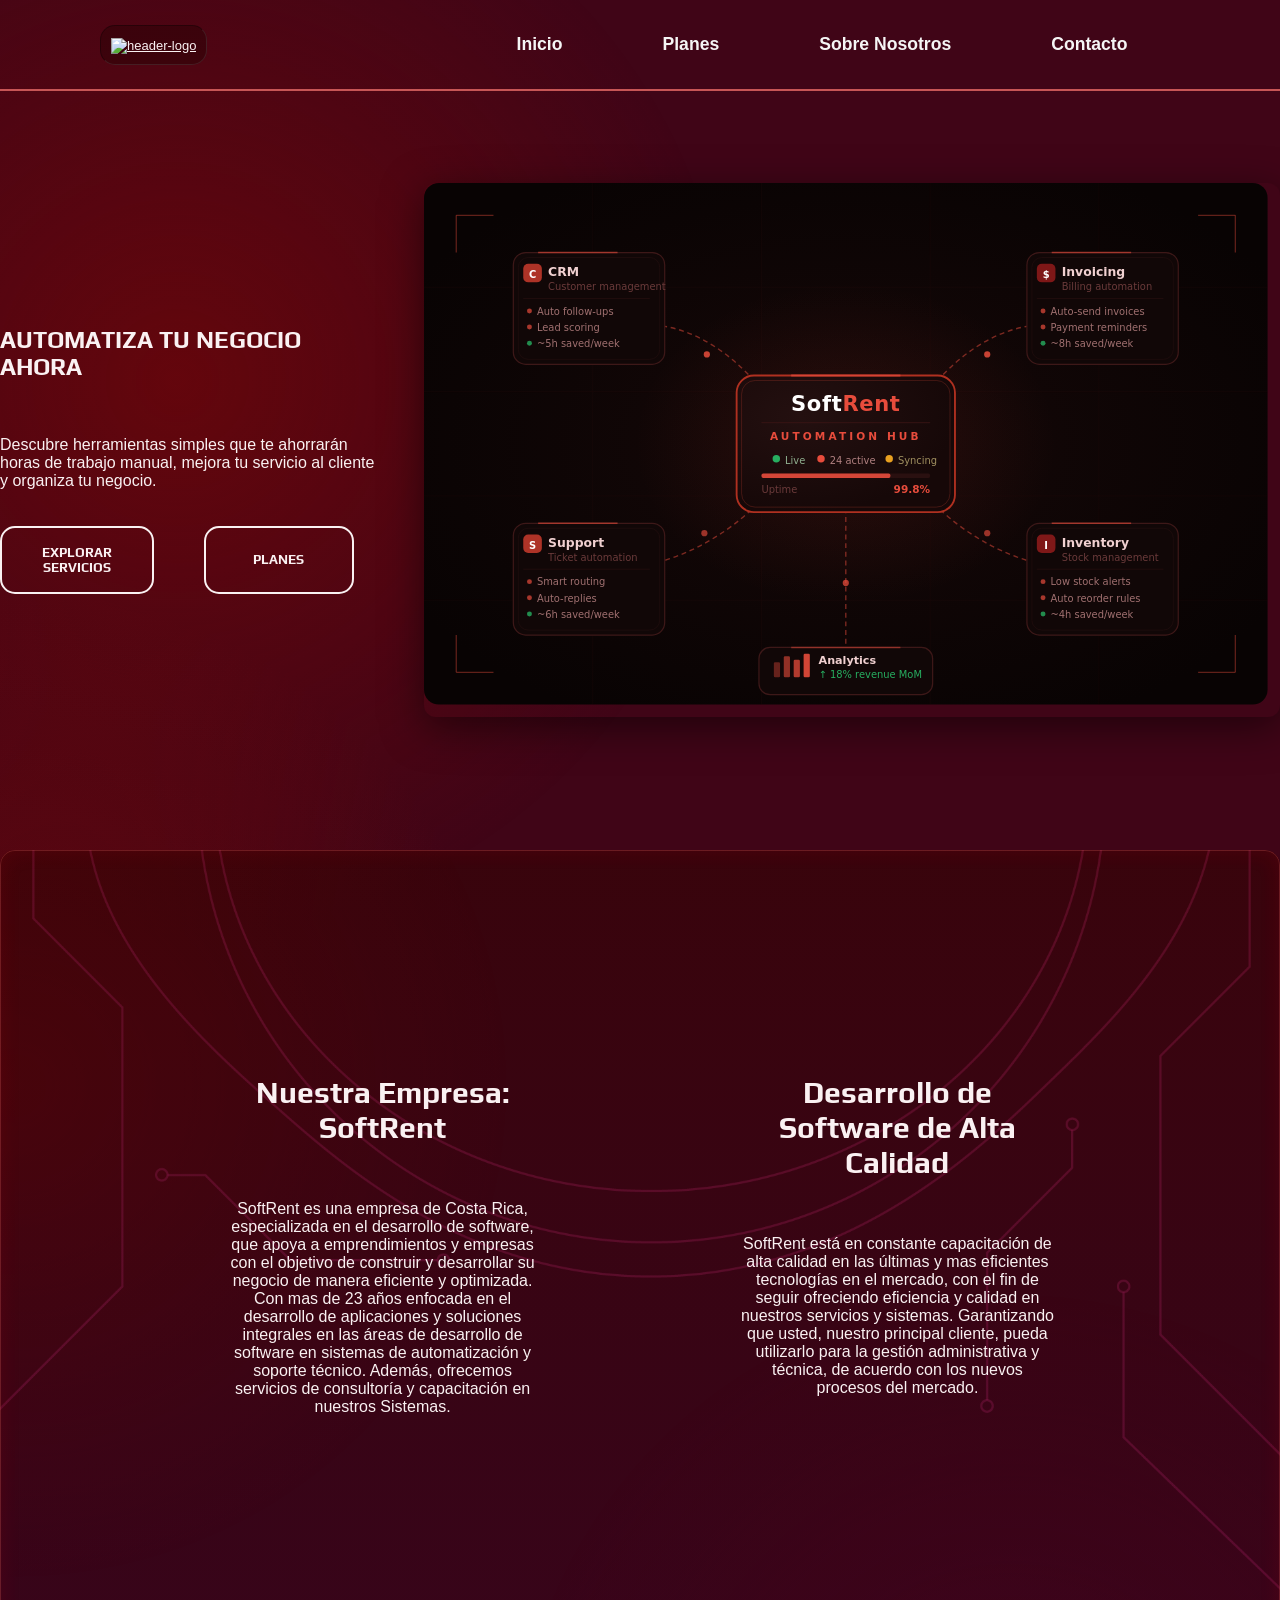
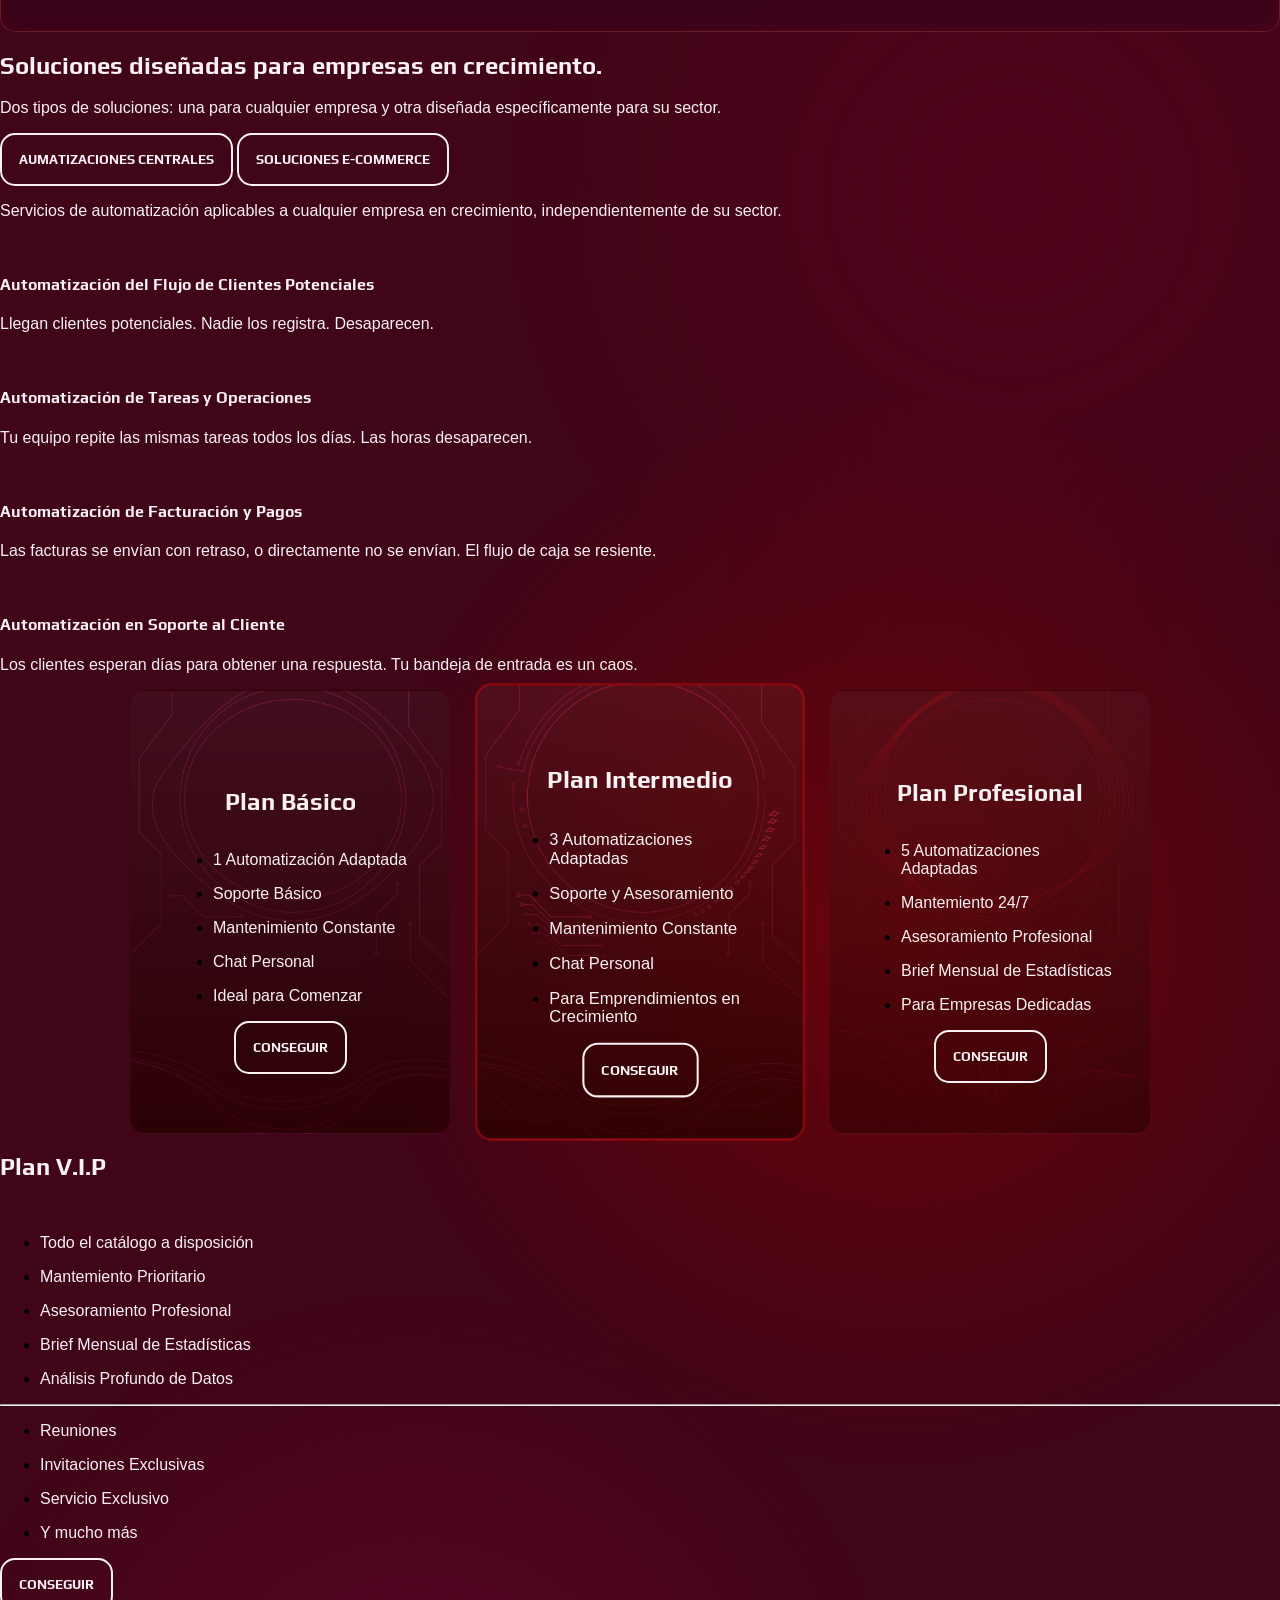
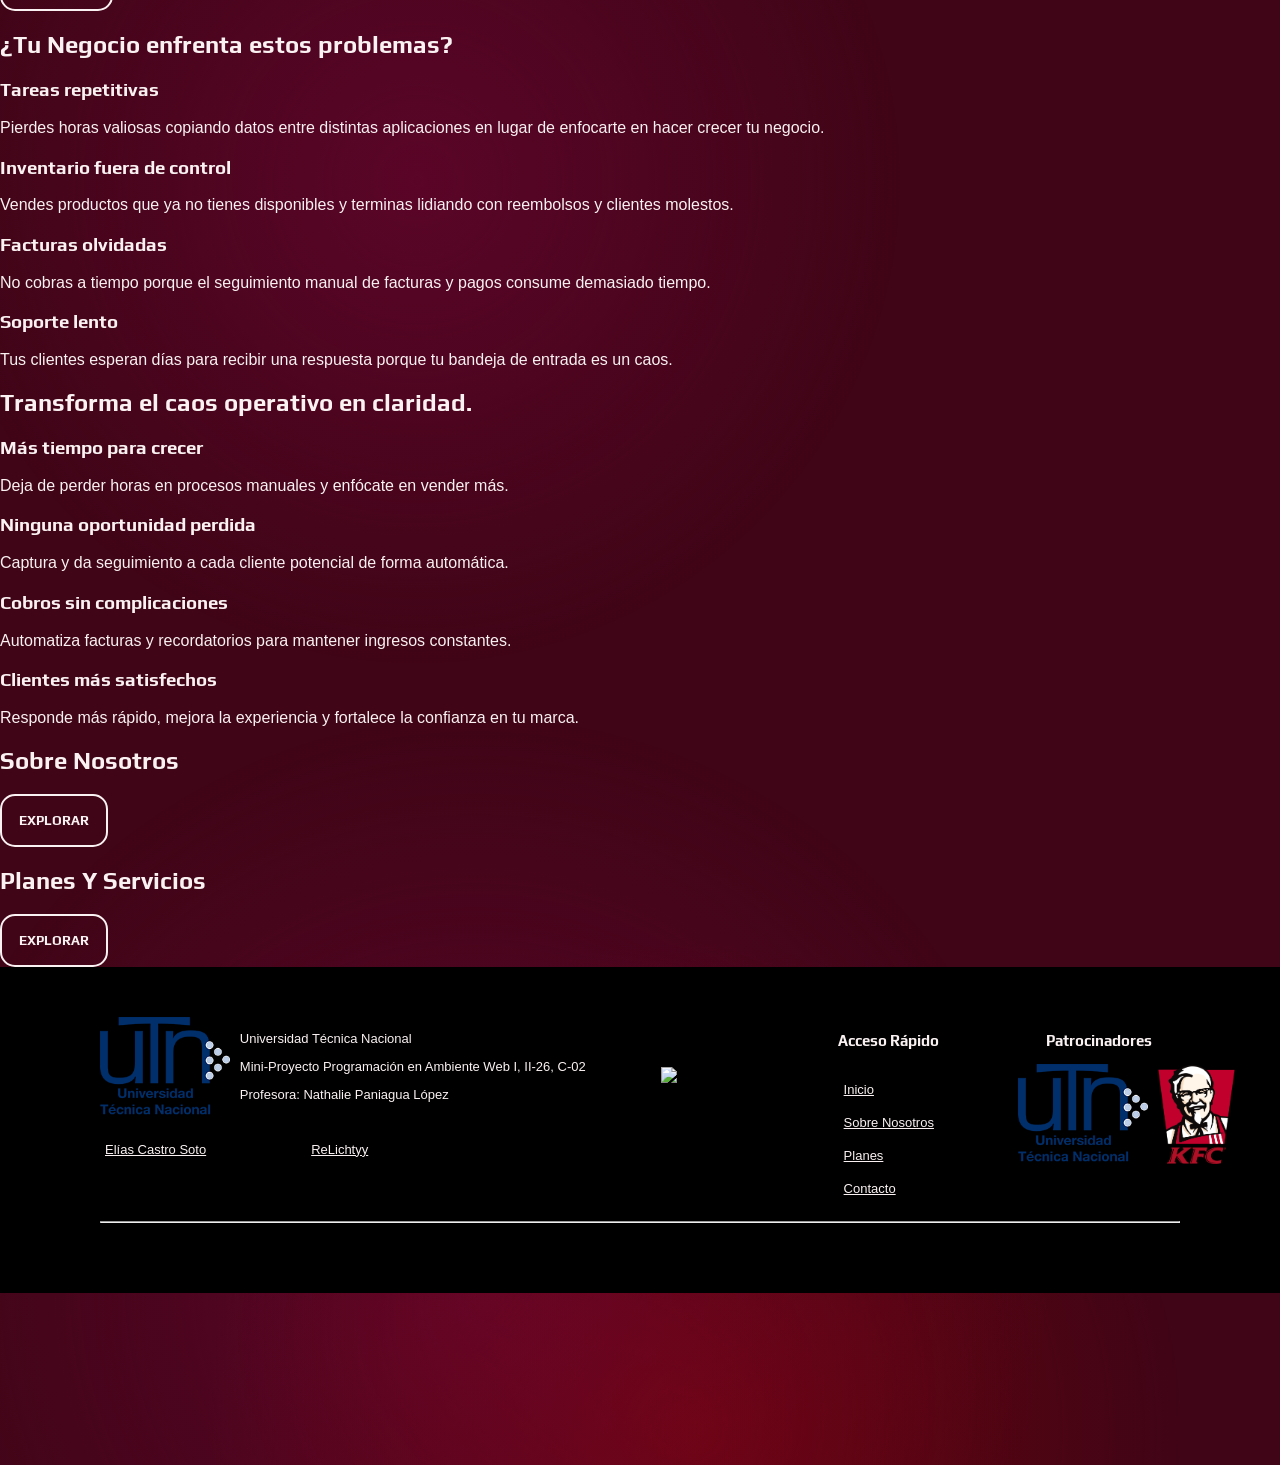
==== commit b6eade0f: "hamburguesa y imagen del hero" ====
--- a/index.html
+++ b/index.html
@@ -28,26 +28,28 @@
 
         <header class="side-header">
             <div class="header-content">
-
-
-
                 <div class="header-logo">
                     <a href="index.html">
                         <img src="assets/img/logo-softrent.png" alt="header-logo">
                     </a>
                 </div>
-                <nav>
+                
+                <input type="checkbox" id="check-menu" class="menu-oculto">
+                
+                <label for="check-menu" class="boton-hamburguesa">
+                    <span class="linea"></span>
+                    <span class="linea"></span>
+                    <span class="linea"></span>
+                </label>
+
+                <nav class="nav-menu">
                     <ul class="navegacion">
-
+                        <li><a href="index.html">Inicio</a></li>
                         <li><a href="planes.html">Planes</a></li>
                         <li><a href="about.html">Sobre Nosotros</a></li>
                         <li><a href="contacto.html">Contacto</a></li>
                     </ul>
                 </nav>
-
-
-
-
             </div>
         </header>
         <!--SECCION 1: HERO-->
@@ -73,8 +75,7 @@
 
                 </div>
                 <div class="hero-image">
-                    <iframe src="assets/img/softrent_hero_v2 (1).svg" class="hero-frame"
-                        title="Animación Hero SoftRent"></iframe>
+                    <img src="assets/img/softrent_hero_v2 (1).svg" class="hero-frame" alt="Plataforma SoftRent">
                 </div>
             </div>
         </section>
--- a/css/Components/header.css
+++ b/css/Components/header.css
@@ -1,26 +1,27 @@
 .side-header {
-    background-color: rgba(255, 255, 255, 0);
-    color: whiteSmoke;
-    padding: 18px 0;
-    border-bottom: 2px solid rgb(199, 86, 86);
+  background-color: rgba(255, 255, 255, 0);
+  color: whiteSmoke;
+  padding: 18px 0;
+  border-bottom: 2px solid rgb(199, 86, 86);
 
-    position: fixed;
-    top: 0;
-    left: 0;
-    width: 100%;
+  position: fixed;
+  top: 0;
+  left: 0;
+  width: 100%;
 
-    z-index: 1000;
-    
+  z-index: 1000;
+
 }
 
 .header-content {
-    display: flex;
-    align-items: center;
-    justify-content: space-between;
-    gap: 20px;
-    padding: 0px 100px;
+  display: flex;
+  align-items: center;
+  justify-content: space-between;
+  gap: 20px;
+  padding: 0px 100px;
 }
-.header-logo{
+
+.header-logo {
   border-radius: 15px;
   border-style: inset;
   border-color: rgba(88, 88, 88, 0.322);
@@ -28,18 +29,27 @@
   background-color: rgba(32, 2, 2, 0.37);
   padding: 10px 10px;
 }
-.header-logo:hover{
+
+.header-logo:hover {
   transition: transform 0.3s ease, box-shadow 0.3s ease;
- box-shadow: 0 5px 25px rgba(197, 197, 197, 0.356);
+  box-shadow: 0 5px 25px rgba(197, 197, 197, 0.356);
 }
 
-.header-logo img{
-    width: 200px;
-    height: auto;
+.header-logo img {
+  width: 200px;
+  height: auto;
 }
 
-header nav{
+.nav-menu {
   width: 70%;
+}
+
+.boton-hamburguesa {
+  display: none;
+}
+
+.menu-oculto {
+  display: none;
 }
 
 .navegacion {
@@ -51,23 +61,99 @@
   gap: 100px;
 }
 
-.navegacion li{
+.navegacion li {
   list-style: none;
 }
 
 /* Estilo para los enlaces de navegación */
-.navegacion li a{
-  
+.navegacion li a {
   text-decoration: none;
   font-size: 1.1rem;
   font-weight: 600;
-
+  color: whiteSmoke;
   transition: all 0.3s ease;
-
 }
 
 /* Estilo para el hover de los enlaces de navegación */
-.navegacion li a:hover{
+.navegacion li a:hover {
   color: #a30a0e;
-  
+}
+
+/* Estilos Responsivos (Móviles y Tablets) */
+@media (max-width: 992px) {
+  .header-content {
+    padding: 0px 30px;
+  }
+
+  .boton-hamburguesa {
+    display: flex;
+    flex-direction: column;
+    justify-content: space-between;
+    width: 30px;
+    height: 20px;
+    cursor: pointer;
+    z-index: 1001;
+  }
+
+
+  .boton-hamburguesa .linea {
+    display: block;
+    height: 3px;
+    width: 100%;
+    background-color: whiteSmoke;
+    border-radius: 2px;
+    transition: transform 0.3s ease, opacity 0.3s ease;
+  }
+
+  .nav-menu {
+    position: absolute;
+    top: 100%;
+    left: 0;
+    width: 100%;
+    background-color: rgba(64, 5, 23, 0.95);
+    max-height: 0;
+    opacity: 0;
+    visibility: hidden;
+    overflow: hidden;
+    transition: max-height 0.4s ease, opacity 0.3s ease;
+    box-shadow: 0 10px 15px rgba(0, 0, 0, 0.5);
+    border-bottom: 2px solid rgb(199, 86, 86);
+  }
+
+  .menu-oculto:checked~.nav-menu {
+    max-height: 300px;
+    opacity: 1;
+    visibility: visible;
+  }
+
+  /* Animación de Hamburger a X */
+  .menu-oculto:checked~.boton-hamburguesa .linea:nth-child(1) {
+    transform: translateY(8px) rotate(45deg);
+  }
+
+  .menu-oculto:checked~.boton-hamburguesa .linea:nth-child(2) {
+    opacity: 0;
+  }
+
+  .menu-oculto:checked~.boton-hamburguesa .linea:nth-child(3) {
+    transform: translateY(-9px) rotate(-45deg);
+  }
+
+  .navegacion {
+    flex-direction: column;
+    gap: 0;
+    padding: 20px 0;
+  }
+
+  .navegacion li {
+    width: 100%;
+    text-align: center;
+  }
+
+  .navegacion li a {
+    display: block;
+    padding: 15px 0;
+    font-size: 1.2rem;
+    width: 100%;
+  }
 }
--- a/css/index.css
+++ b/css/index.css
@@ -91,10 +91,11 @@
     
 }
 
-/* ESTILOS PARA EL IFRAME */
+/* ESTILOS PARA LA IMAGEN DEL HERO */
 .hero-frame {
     width: 100%;             
-    height: 650px;          
+    height: auto;          
+    aspect-ratio: 690 / 430;
     border: none;           
     border-radius: 12px;    
     background: transparent;
